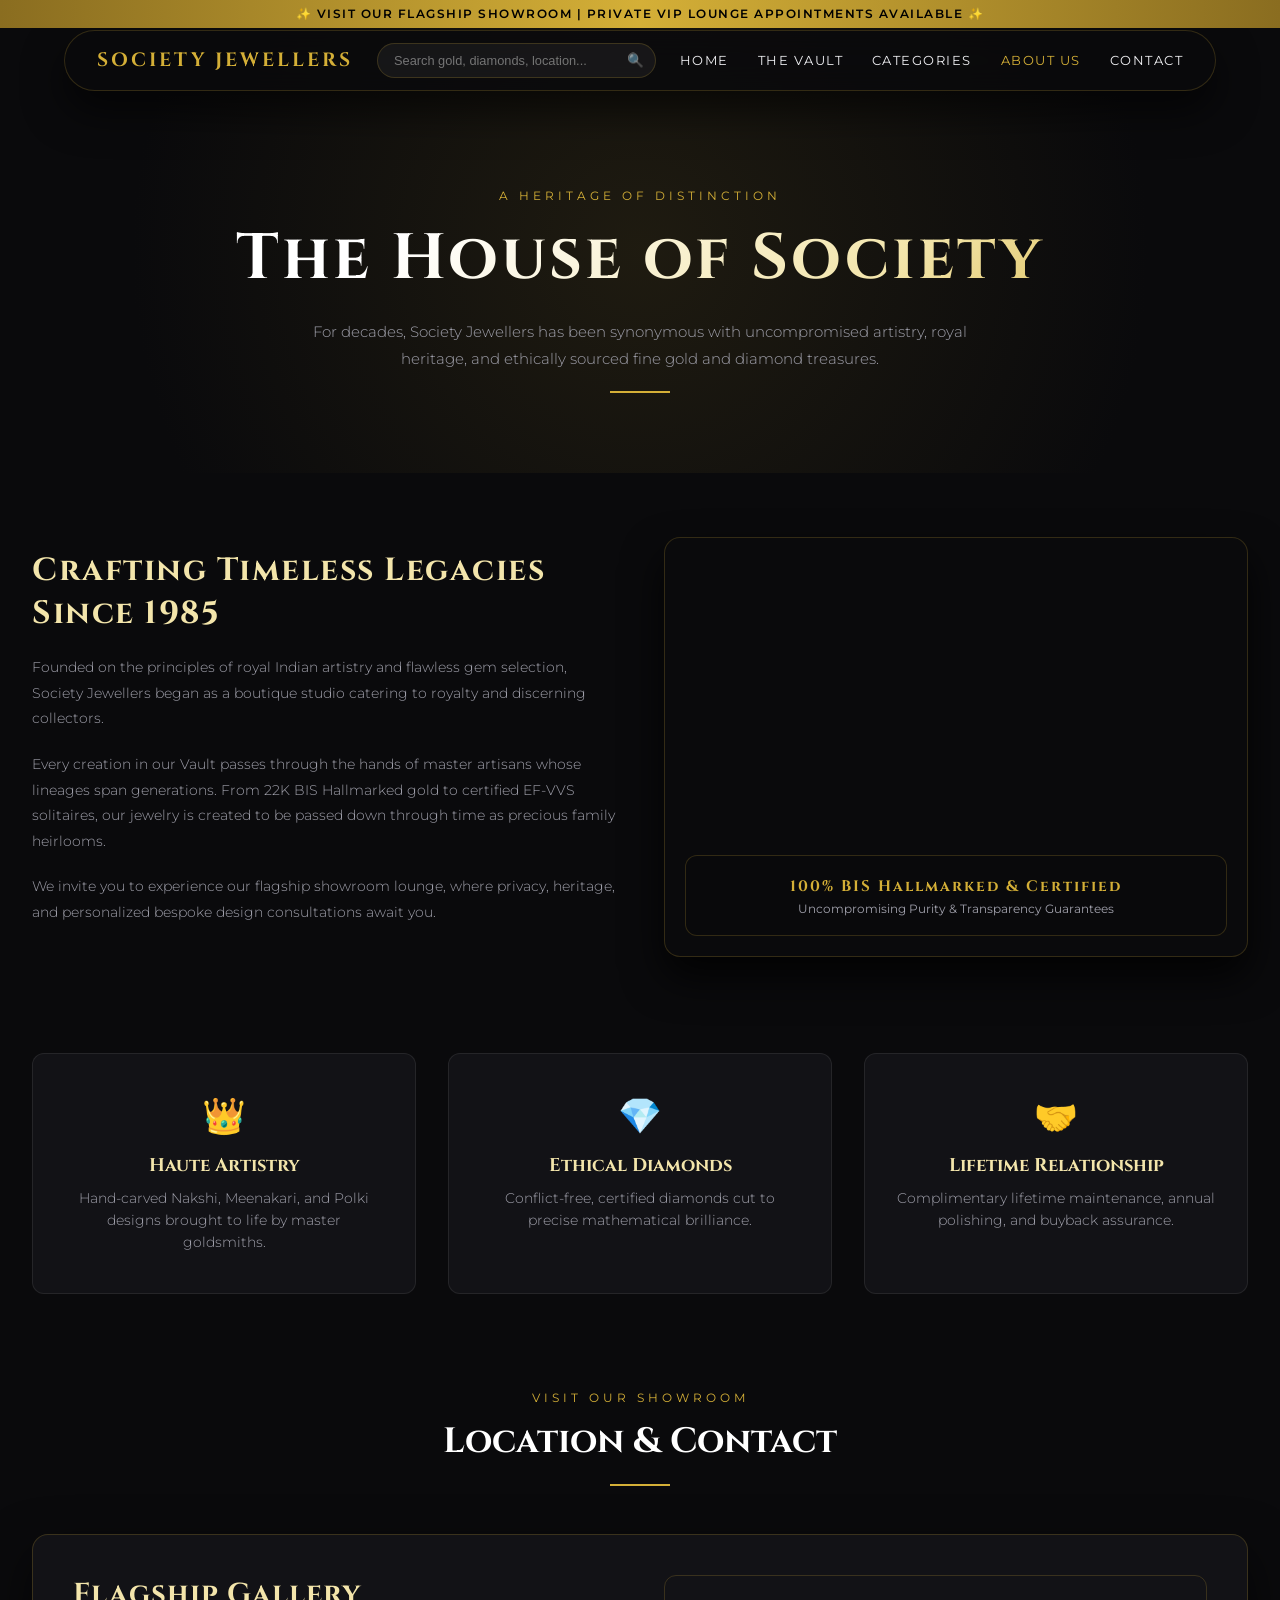
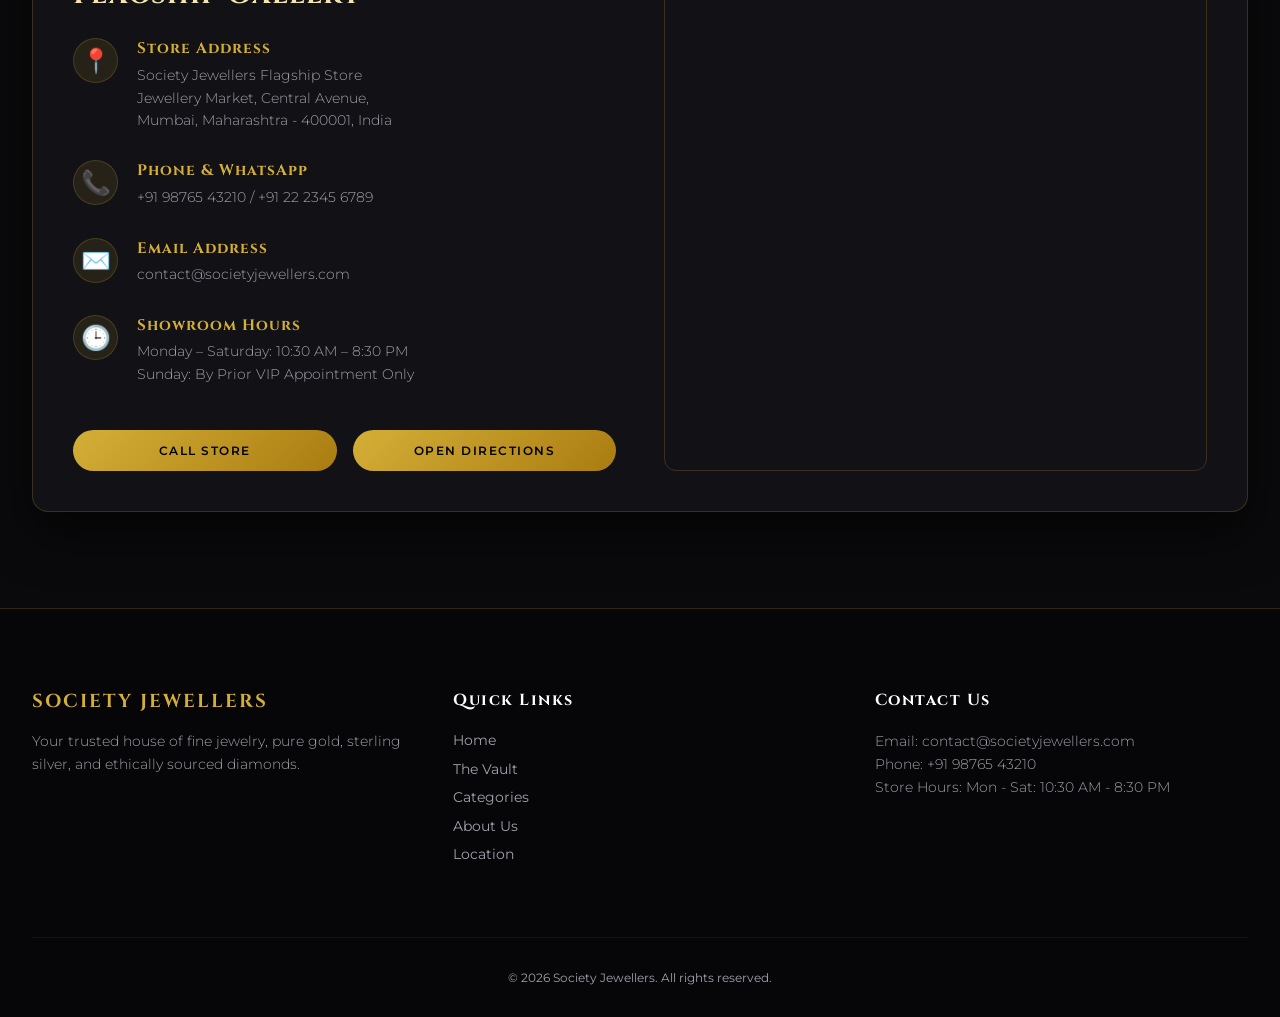
==== about.html @ 019974da "Add files via upload" ====
<!DOCTYPE html>
<html lang="en">
<head>
  <meta charset="UTF-8">
  <meta name="viewport" content="width=device-width, initial-scale=1.0">
  <title>About Us & Location | Society Jewellers</title>

  <!-- Google Fonts -->
  <link rel="preconnect" href="https://fonts.googleapis.com">
  <link rel="preconnect" href="https://fonts.gstatic.com" crossorigin>
  <link href="https://fonts.googleapis.com/css2?family=Cinzel:wght@400;600;700;800&family=Montserrat:wght@200;300;400;500;600;700&display=swap" rel="stylesheet">

  <style>
    /* ==========================================================================
       HAUTE JOAILLERIE MODERN THEME (MATCHING HOME & COLLECTIONS)
       ========================================================================== */
    :root {
      --bg-dark: #0a0a0c;
      --bg-card: rgba(22, 22, 26, 0.75);
      --primary-gold: #d4af37;
      --bright-gold: #f3e5ab;
      --dark-gold: #aa7c11;
      --text-main: #f0f0f3;
      --text-muted: #a0a0ab;
      --font-heading: 'Cinzel', serif;
      --font-body: 'Montserrat', sans-serif;
      --glass-border: rgba(212, 175, 55, 0.2);
    }

    * {
      margin: 0;
      padding: 0;
      box-sizing: border-box;
      scroll-behavior: smooth;
    }

    body {
      background-color: var(--bg-dark);
      color: var(--text-main);
      font-family: var(--font-body);
      overflow-x: hidden;
    }

    /* 1. Announcement Bar */
    .announcement-bar {
      background: linear-gradient(90deg, #8a6d20, var(--primary-gold), #8a6d20);
      color: #000;
      text-align: center;
      padding: 0.4rem 1rem;
      font-size: 0.75rem;
      font-weight: 600;
      letter-spacing: 1.5px;
      text-transform: uppercase;
      position: relative;
      z-index: 1001;
    }

    /* 2. Floating Navbar */
    .navbar {
      position: fixed;
      top: 30px;
      left: 50%;
      transform: translateX(-50%);
      width: 90%;
      max-width: 1300px;
      background: rgba(10, 10, 12, 0.85);
      backdrop-filter: blur(15px);
      -webkit-backdrop-filter: blur(15px);
      border: 1px solid var(--glass-border);
      border-radius: 50px;
      padding: 0.75rem 2rem;
      z-index: 1000;
      transition: all 0.4s ease;
      box-shadow: 0 20px 40px rgba(0,0,0,0.6);
    }

    .nav-container {
      display: flex;
      justify-content: space-between;
      align-items: center;
      gap: 1.5rem;
    }

    .brand-text {
      font-family: var(--font-heading);
      font-size: 1.2rem;
      font-weight: 700;
      letter-spacing: 3px;
      color: var(--primary-gold);
      text-decoration: none;
      white-space: nowrap;
    }

    /* Header Search Bar */
    .header-search-container {
      position: relative;
      flex-grow: 1;
      max-width: 320px;
      display: flex;
      align-items: center;
    }

    .header-search-container input {
      width: 100%;
      background: rgba(255, 255, 255, 0.05);
      border: 1px solid var(--glass-border);
      color: var(--text-main);
      padding: 0.55rem 2.2rem 0.55rem 1rem;
      border-radius: 30px;
      font-size: 0.8rem;
      outline: none;
      transition: all 0.3s ease;
    }

    .header-search-container input:focus {
      border-color: var(--primary-gold);
      box-shadow: 0 0 15px rgba(212, 175, 55, 0.3);
      background: rgba(255, 255, 255, 0.08);
    }

    .header-search-icon {
      position: absolute;
      right: 12px;
      font-size: 0.85rem;
      pointer-events: none;
      opacity: 0.7;
    }

    .nav-links {
      display: flex;
      gap: 1.8rem;
      align-items: center;
    }

    .nav-links a {
      color: var(--text-main);
      text-decoration: none;
      font-size: 0.8rem;
      text-transform: uppercase;
      letter-spacing: 1.5px;
      transition: color 0.3s ease;
      white-space: nowrap;
    }

    .nav-links a:hover,
    .nav-links a.active {
      color: var(--primary-gold);
    }

    /* Mobile Hamburger */
    .hamburger-btn {
      display: none;
      background: none;
      border: none;
      cursor: pointer;
      flex-direction: column;
      gap: 5px;
      z-index: 1002;
    }

    .hamburger-btn span {
      display: block;
      width: 22px;
      height: 2px;
      background: var(--primary-gold);
      transition: all 0.3s ease;
    }

    /* 3. Hero / Page Header */
    .page-hero {
      position: relative;
      padding: 10rem 2rem 5rem;
      background: radial-gradient(circle at center, rgba(212, 175, 55, 0.1) 0%, rgba(10, 10, 12, 1) 75%);
      text-align: center;
    }

    .hero-tag {
      font-size: 0.75rem;
      letter-spacing: 4px;
      text-transform: uppercase;
      color: var(--primary-gold);
      display: block;
      margin-bottom: 0.8rem;
    }

    .page-hero h1 {
      font-family: var(--font-heading);
      font-size: clamp(2.5rem, 5vw, 4rem);
      letter-spacing: 3px;
      background: linear-gradient(135deg, #ffffff 30%, var(--bright-gold) 70%, var(--primary-gold) 100%);
      -webkit-background-clip: text;
      -webkit-text-fill-color: transparent;
      margin-bottom: 1rem;
    }

    .page-hero p {
      max-width: 700px;
      margin: 0 auto;
      color: var(--text-muted);
      font-size: 0.95rem;
      font-weight: 300;
      line-height: 1.8;
    }

    .title-divider {
      width: 60px;
      height: 2px;
      background: var(--primary-gold);
      margin: 1.2rem auto 0;
    }

    /* 4. Story & Legacy Section */
    .story-section {
      max-width: 1300px;
      margin: 4rem auto;
      padding: 0 2rem;
      display: grid;
      grid-template-columns: repeat(auto-fit, minmax(320px, 1fr));
      gap: 3rem;
      align-items: center;
    }

    .story-text h2 {
      font-family: var(--font-heading);
      font-size: 2rem;
      color: var(--bright-gold);
      margin-bottom: 1.2rem;
      letter-spacing: 1.5px;
    }

    .story-text p {
      color: var(--text-muted);
      font-size: 0.9rem;
      line-height: 1.8;
      margin-bottom: 1.2rem;
      font-weight: 300;
    }

    .story-image-card {
      position: relative;
      border-radius: 16px;
      overflow: hidden;
      border: 1px solid var(--glass-border);
      height: 420px;
      background-image: url('https://images.unsplash.com/photo-1515562141207-7a88fb7ce338?q=80&w=1200&auto=format&fit=crop');
      background-size: cover;
      background-position: center;
      box-shadow: 0 20px 40px rgba(0,0,0,0.8);
    }

    .story-badge {
      position: absolute;
      bottom: 20px;
      left: 20px;
      right: 20px;
      background: rgba(10, 10, 12, 0.85);
      backdrop-filter: blur(10px);
      border: 1px solid var(--glass-border);
      padding: 1.2rem;
      border-radius: 12px;
      text-align: center;
    }

    .story-badge h4 {
      font-family: var(--font-heading);
      color: var(--primary-gold);
      letter-spacing: 2px;
      font-size: 0.95rem;
    }

    .story-badge p {
      font-size: 0.75rem;
      color: var(--text-muted);
      margin-top: 0.3rem;
    }

    /* 5. Values Grid */
    .values-section {
      max-width: 1300px;
      margin: 6rem auto;
      padding: 0 2rem;
    }

    .values-grid {
      display: grid;
      grid-template-columns: repeat(auto-fit, minmax(280px, 1fr));
      gap: 2rem;
    }

    .value-card {
      background: var(--bg-card);
      border: 1px solid rgba(255, 255, 255, 0.08);
      border-radius: 12px;
      padding: 2.5rem 2rem;
      text-align: center;
      transition: all 0.4s ease;
    }

    .value-card:hover {
      border-color: var(--primary-gold);
      transform: translateY(-5px);
    }

    .value-icon {
      font-size: 2.2rem;
      margin-bottom: 1rem;
    }

    .value-card h3 {
      font-family: var(--font-heading);
      color: var(--bright-gold);
      margin-bottom: 0.6rem;
      font-size: 1.15rem;
    }

    .value-card p {
      color: var(--text-muted);
      font-size: 0.85rem;
      line-height: 1.6;
      font-weight: 300;
    }

    /* 6. Contact & Map Location Section */
    .location-section {
      max-width: 1300px;
      margin: 6rem auto;
      padding: 0 2rem;
    }

    .location-wrapper {
      display: grid;
      grid-template-columns: repeat(auto-fit, minmax(340px, 1fr));
      gap: 3rem;
      background: var(--bg-card);
      border: 1px solid var(--glass-border);
      border-radius: 16px;
      padding: 2.5rem;
      box-shadow: 0 20px 50px rgba(0,0,0,0.6);
    }

    .contact-info-box {
      display: flex;
      flex-direction: column;
      justify-content: space-between;
    }

    .contact-info-box h3 {
      font-family: var(--font-heading);
      font-size: 1.8rem;
      color: var(--bright-gold);
      margin-bottom: 1.5rem;
      letter-spacing: 1px;
    }

    .info-item {
      display: flex;
      gap: 1.2rem;
      margin-bottom: 1.8rem;
      align-items: flex-start;
    }

    .info-icon {
      font-size: 1.5rem;
      background: rgba(212, 175, 55, 0.1);
      border: 1px solid var(--glass-border);
      width: 45px;
      height: 45px;
      border-radius: 50%;
      display: flex;
      align-items: center;
      justify-content: center;
      flex-shrink: 0;
    }

    .info-details h5 {
      font-family: var(--font-heading);
      color: var(--primary-gold);
      font-size: 0.95rem;
      letter-spacing: 1px;
      margin-bottom: 0.3rem;
    }

    .info-details p, .info-details a {
      color: var(--text-muted);
      font-size: 0.88rem;
      text-decoration: none;
      line-height: 1.6;
      font-weight: 300;
      transition: color 0.3s ease;
    }

    .info-details a:hover {
      color: var(--bright-gold);
    }

    .action-buttons {
      display: flex;
      gap: 1rem;
      flex-wrap: wrap;
      margin-top: 1rem;
    }

    .btn-action {
      flex: 1;
      min-width: 140px;
      text-align: center;
      background: linear-gradient(135deg, var(--primary-gold), var(--dark-gold));
      color: #000;
      padding: 0.8rem 1.2rem;
      border-radius: 30px;
      text-decoration: none;
      font-size: 0.75rem;
      letter-spacing: 1.5px;
      text-transform: uppercase;
      font-weight: 600;
      transition: all 0.3s ease;
    }

    .btn-action:hover {
      box-shadow: 0 0 20px rgba(212, 175, 55, 0.5);
      transform: translateY(-2px);
    }

    /* Google Map Container */
    .map-container {
      width: 100%;
      height: 100%;
      min-height: 380px;
      border-radius: 12px;
      overflow: hidden;
      border: 1px solid var(--glass-border);
    }

    .map-container iframe {
      width: 100%;
      height: 100%;
      border: 0;
      filter: grayscale(80%) invert(90%) contrast(120%);
    }

    /* 7. Footer */
    .footer {
      background: #060608;
      border-top: 1px solid var(--glass-border);
      padding: 5rem 2rem 2rem;
    }

    .footer-container {
      max-width: 1300px;
      margin: 0 auto;
      display: grid;
      grid-template-columns: repeat(auto-fit, minmax(250px, 1fr));
      gap: 3rem;
      margin-bottom: 4rem;
    }

    .footer-col h3 {
      font-family: var(--font-heading);
      color: var(--primary-gold);
      letter-spacing: 2px;
      margin-bottom: 1rem;
    }

    .footer-col h4 {
      font-family: var(--font-heading);
      color: #fff;
      letter-spacing: 1.5px;
      margin-bottom: 1.2rem;
      font-size: 1rem;
    }

    .footer-col p {
      color: var(--text-muted);
      font-size: 0.85rem;
      line-height: 1.7;
      font-weight: 300;
    }

    .footer-col ul {
      list-style: none;
    }

    .footer-col ul li {
      margin-bottom: 0.6rem;
    }

    .footer-col ul li a {
      color: var(--text-muted);
      text-decoration: none;
      font-size: 0.85rem;
      transition: color 0.3s ease;
    }

    .footer-col ul li a:hover {
      color: var(--primary-gold);
    }

    .footer-bottom {
      max-width: 1300px;
      margin: 0 auto;
      padding-top: 2rem;
      border-top: 1px solid rgba(255,255,255,0.05);
      text-align: center;
      color: var(--text-muted);
      font-size: 0.75rem;
    }

    /* Responsive Adjustments */
    @media (max-width: 900px) {
      .nav-links {
        position: fixed;
        top: 0; right: -100%;
        width: 75%; height: 100vh;
        background: rgba(10,10,12,0.98);
        backdrop-filter: blur(20px);
        flex-direction: column;
        justify-content: center;
        transition: right 0.4s ease;
        border-left: 1px solid var(--glass-border);
      }

      .nav-links.active { right: 0; }
      .hamburger-btn { display: flex; }
      .header-search-container { max-width: 180px; }
      .location-wrapper { padding: 1.5rem; }
    }
  </style>
</head>
<body>

  <!-- Announcement Bar -->
  <div class="announcement-bar">
    ✨ Visit Our Flagship Showroom | Private VIP Lounge Appointments Available ✨
  </div>

  <!-- Floating Navigation Bar -->
  <header class="navbar">
    <div class="nav-container">
      <a href="index.html" class="brand-text">SOCIETY JEWELLERS</a>

      <!-- Header Search Input -->
      <div class="header-search-container">
        <input type="text" id="headerSearchInput" placeholder="Search gold, diamonds, location..." onclick="window.location.href='index.html#search-section'">
        <span class="header-search-icon">🔍</span>
      </div>

      <!-- Mobile Hamburger Button -->
      <button class="hamburger-btn" id="hamburgerBtn" aria-label="Toggle Menu">
        <span></span>
        <span></span>
        <span></span>
      </button>

      <!-- Navigation Links -->
      <nav class="nav-links" id="navLinks">
        <a href="index.html">Home</a>
        <a href="collections.html">The Vault</a>
        <a href="index.html#categories">Categories</a>
        <a href="about.html" class="active">About Us</a>
        <a href="#location">Contact</a>
      </nav>
    </div>
  </header>

  <!-- Page Header / Hero -->
  <section class="page-hero">
    <span class="hero-tag">A Heritage Of Distinction</span>
    <h1>The House of Society</h1>
    <p>For decades, Society Jewellers has been synonymous with uncompromised artistry, royal heritage, and ethically sourced fine gold and diamond treasures.</p>
    <div class="title-divider"></div>
  </section>

  <!-- Brand Story & Heritage -->
  <section class="story-section">
    <div class="story-text">
      <h2>Crafting Timeless Legacies Since 1985</h2>
      <p>Founded on the principles of royal Indian artistry and flawless gem selection, Society Jewellers began as a boutique studio catering to royalty and discerning collectors.</p>
      <p>Every creation in our Vault passes through the hands of master artisans whose lineages span generations. From 22K BIS Hallmarked gold to certified EF-VVS solitaires, our jewelry is created to be passed down through time as precious family heirlooms.</p>
      <p>We invite you to experience our flagship showroom lounge, where privacy, heritage, and personalized bespoke design consultations await you.</p>
    </div>

    <div class="story-image-card">
      <div class="story-badge">
        <h4>100% BIS Hallmarked & Certified</h4>
        <p>Uncompromising Purity & Transparency Guarantees</p>
      </div>
    </div>
  </section>

  <!-- Brand Pillars / Values -->
  <section class="values-section">
    <div class="values-grid">
      <div class="value-card">
        <div class="value-icon">👑</div>
        <h3>Haute Artistry</h3>
        <p>Hand-carved Nakshi, Meenakari, and Polki designs brought to life by master goldsmiths.</p>
      </div>

      <div class="value-card">
        <div class="value-icon">💎</div>
        <h3>Ethical Diamonds</h3>
        <p>Conflict-free, certified diamonds cut to precise mathematical brilliance.</p>
      </div>

      <div class="value-card">
        <div class="value-icon">🤝</div>
        <h3>Lifetime Relationship</h3>
        <p>Complimentary lifetime maintenance, annual polishing, and buyback assurance.</p>
      </div>
    </div>
  </section>

  <!-- Location & Contact Section -->
  <section id="location" class="location-section">
    <div style="text-align: center; margin-bottom: 3rem;">
      <span class="hero-tag">Visit Our Showroom</span>
      <h2 style="font-family: var(--font-heading); font-size: 2.2rem; color: #fff;">Location & Contact</h2>
      <div class="title-divider"></div>
    </div>

    <div class="location-wrapper">
      <!-- Left Box: Contact Details -->
      <div class="contact-info-box">
        <div>
          <h3>Flagship Gallery</h3>

          <div class="info-item">
            <div class="info-icon">📍</div>
            <div class="info-details">
              <h5>Store Address</h5>
              <p>Society Jewellers Flagship Store<br>
                 Jewellery Market, Central Avenue,<br>
                 Mumbai, Maharashtra - 400001, India</p>
            </div>
          </div>

          <div class="info-item">
            <div class="info-icon">📞</div>
            <div class="info-details">
              <h5>Phone & WhatsApp</h5>
              <p><a href="tel:+919876543210">+91 98765 43210</a> / <a href="tel:+912223456789">+91 22 2345 6789</a></p>
            </div>
          </div>

          <div class="info-item">
            <div class="info-icon">✉️</div>
            <div class="info-details">
              <h5>Email Address</h5>
              <p><a href="mailto:contact@societyjewellers.com">contact@societyjewellers.com</a></p>
            </div>
          </div>

          <div class="info-item">
            <div class="info-icon">🕒</div>
            <div class="info-details">
              <h5>Showroom Hours</h5>
              <p>Monday – Saturday: 10:30 AM – 8:30 PM<br>
                 Sunday: By Prior VIP Appointment Only</p>
            </div>
          </div>
        </div>

        <div class="action-buttons">
          <a href="tel:+919876543210" class="btn-action">Call Store</a>
          <a href="https://maps.google.com/?q=Mumbai+Maharashtra" target="_blank" class="btn-action">Open Directions</a>
        </div>
      </div>

      <!-- Right Box: Interactive Google Map -->
      <div class="map-container">
        <iframe 
          src="https://www.google.com/maps/embed?pb=!1m18!1m12!1m3!1d241317.11609823307!2d72.74109778235212!3d19.08219783958742!2m3!1f0!2f0!3f0!3m2!1i1024!2i768!4f13.1!3m3!1m2!1s0x3be7c6306644edc1%3A0x5da4ed8f8d648c69!2sMumbai%2C%20Maharashtra!5e0!3m2!1sen!2sin!4v1700000000000!5m2!1sen!2sin" 
          allowfullscreen="" 
          loading="lazy" 
          referrerpolicy="no-referrer-when-downgrade"
          title="Society Jewellers Google Map Location">
        </iframe>
      </div>
    </div>
  </section>

  <!-- Footer -->
  <footer class="footer">
    <div class="footer-container">
      <div class="footer-col">
        <h3>SOCIETY JEWELLERS</h3>
        <p>Your trusted house of fine jewelry, pure gold, sterling silver, and ethically sourced diamonds.</p>
      </div>
      <div class="footer-col">
        <h4>Quick Links</h4>
        <ul>
          <li><a href="index.html">Home</a></li>
          <li><a href="collections.html">The Vault</a></li>
          <li><a href="index.html#categories">Categories</a></li>
          <li><a href="about.html">About Us</a></li>
          <li><a href="#location">Location</a></li>
        </ul>
      </div>
      <div class="footer-col">
        <h4>Contact Us</h4>
        <p>Email: contact@societyjewellers.com</p>
        <p>Phone: +91 98765 43210</p>
        <p>Store Hours: Mon - Sat: 10:30 AM - 8:30 PM</p>
      </div>
    </div>
    <div class="footer-bottom">
      <p>&copy; 2026 Society Jewellers. All rights reserved.</p>
    </div>
  </footer>

  <!-- Script for Mobile Drawer -->
  <script>
    const hamburgerBtn = document.getElementById('hamburgerBtn');
    const navLinks = document.getElementById('navLinks');

    hamburgerBtn.addEventListener('click', () => {
      navLinks.classList.toggle('active');
    });

    document.querySelectorAll('.nav-links a').forEach(link => {
      link.addEventListener('click', () => {
        navLinks.classList.remove('active');
      });
    });
  </script>
</body>
</html>
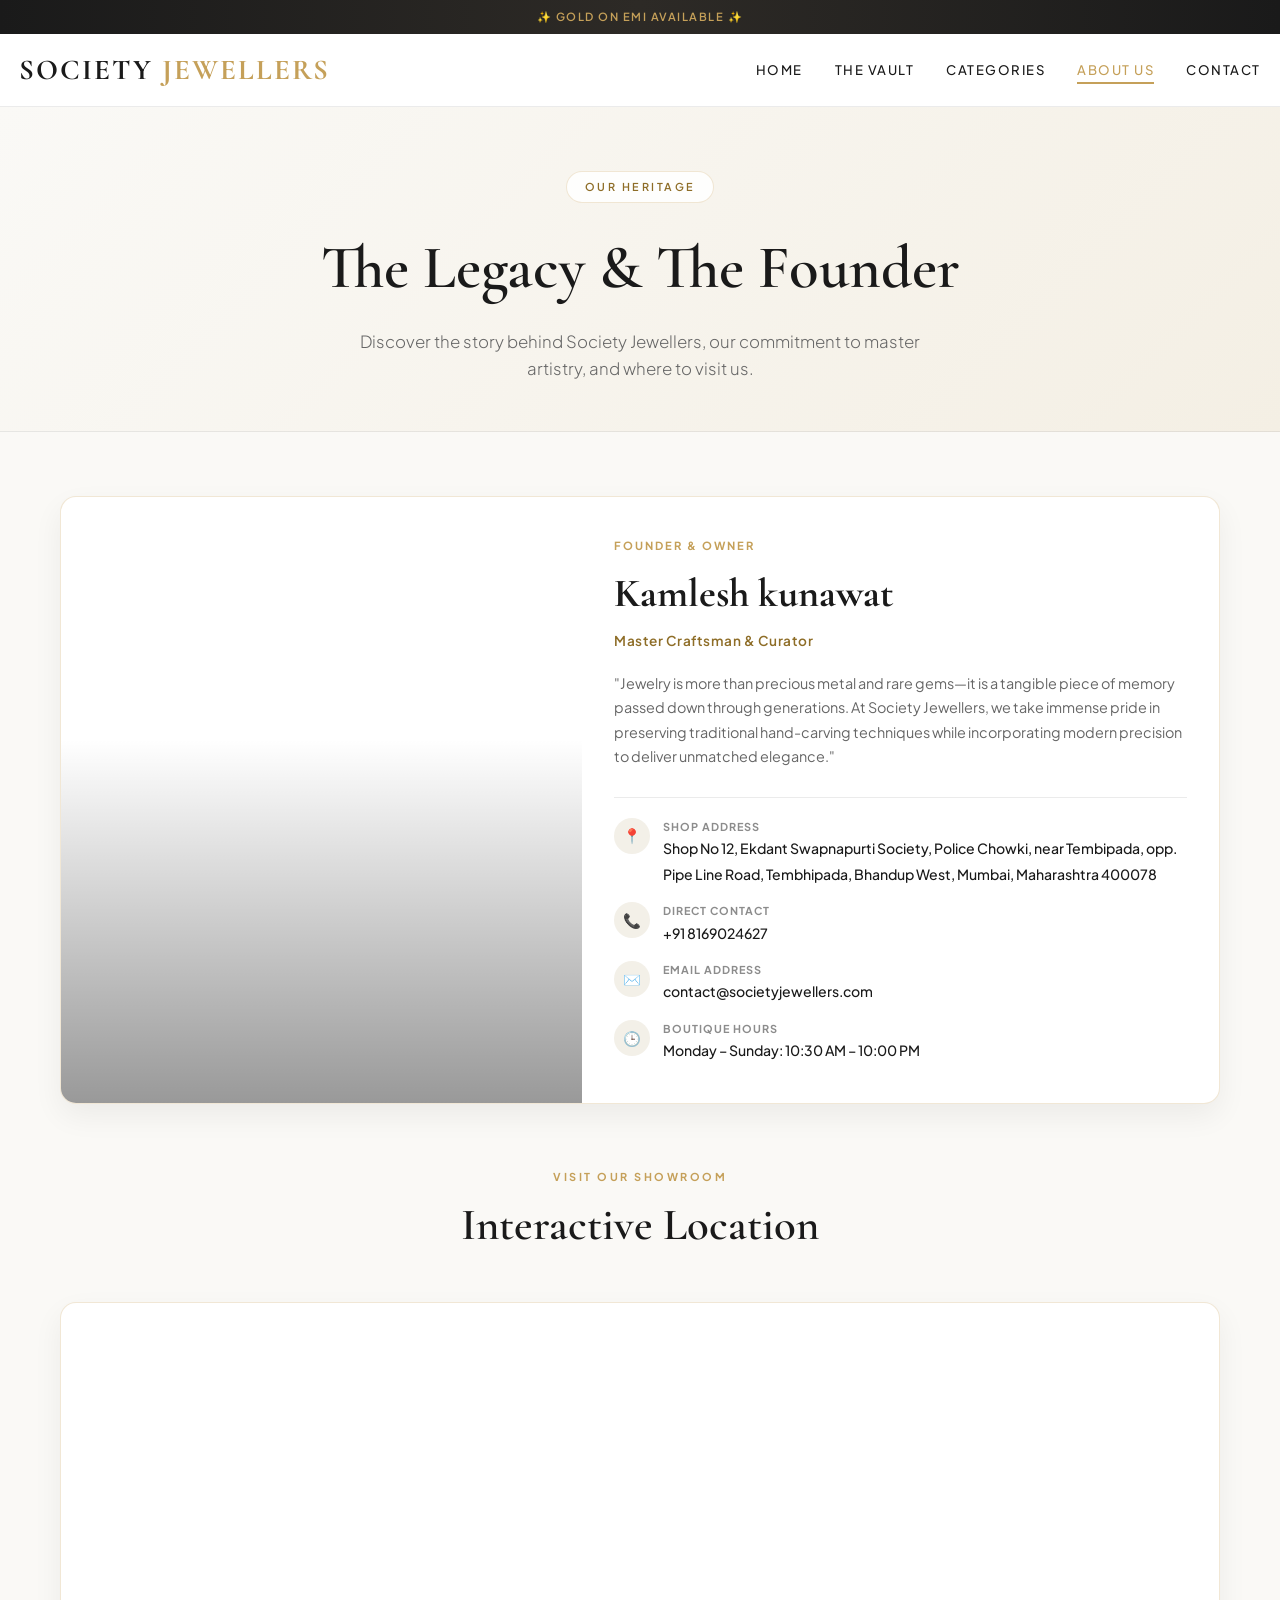
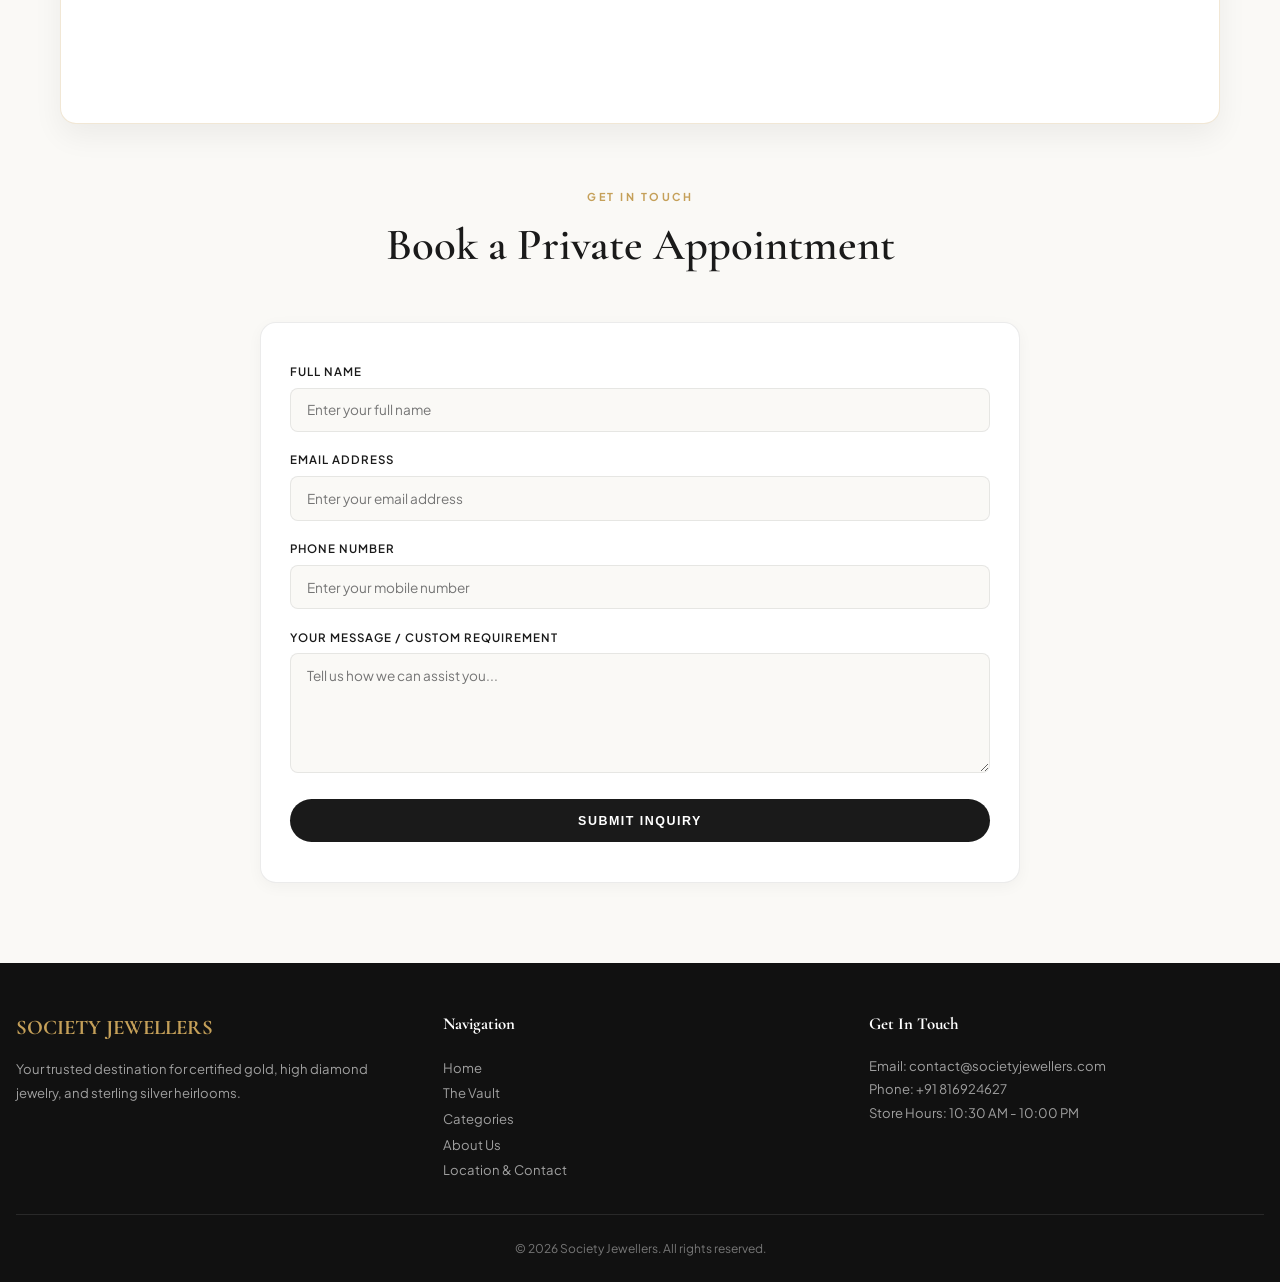
==== commit 6f40e59b: "Add files via upload" ====
--- a/about.html
+++ b/about.html
@@ -2,144 +2,147 @@
 <html lang="en">
 <head>
   <meta charset="UTF-8">
-  <meta name="viewport" content="width=device-width, initial-scale=1.0">
-  <title>About Us & Location | Society Jewellers</title>
-
+  <meta name="viewport" content="width=device-width, initial-scale=1.0, maximum-scale=5.0">
+  <title>About Us | Society Jewellers</title>
+  
   <!-- Google Fonts -->
   <link rel="preconnect" href="https://fonts.googleapis.com">
   <link rel="preconnect" href="https://fonts.gstatic.com" crossorigin>
-  <link href="https://fonts.googleapis.com/css2?family=Cinzel:wght@400;600;700;800&family=Montserrat:wght@200;300;400;500;600;700&display=swap" rel="stylesheet">
+  <link href="https://fonts.googleapis.com/css2?family=Cormorant+Garamond:ital,wght@0,400;0,600;0,700;1,400&family=Plus+Jakarta+Sans:wght@300;400;500;600;700&display=swap" rel="stylesheet">
 
   <style>
     /* ==========================================================================
-       HAUTE JOAILLERIE MODERN THEME (MATCHING HOME & COLLECTIONS)
+       LIGHT LUXE THEME & DESIGN SYSTEM
        ========================================================================== */
     :root {
-      --bg-dark: #0a0a0c;
-      --bg-card: rgba(22, 22, 26, 0.75);
-      --primary-gold: #d4af37;
-      --bright-gold: #f3e5ab;
-      --dark-gold: #aa7c11;
-      --text-main: #f0f0f3;
-      --text-muted: #a0a0ab;
-      --font-heading: 'Cinzel', serif;
-      --font-body: 'Montserrat', sans-serif;
-      --glass-border: rgba(212, 175, 55, 0.2);
+      --bg-main: #faf9f6;
+      --bg-surface: #ffffff;
+      --bg-subtle: #f3f0e8;
+      
+      --primary-gold: #c5a059;
+      --accent-gold: #d4af37;
+      --dark-gold: #8e6d27;
+      
+      --text-main: #1a1a1a;
+      --text-muted: #666666;
+      --text-light: #8c8c8c;
+      
+      --border-color: rgba(197, 160, 89, 0.25);
+      --border-light: rgba(0, 0, 0, 0.08);
+      
+      --font-heading: 'Cormorant Garamond', serif;
+      --font-body: 'Plus Jakarta Sans', sans-serif;
+      
+      --shadow-sm: 0 4px 15px rgba(0, 0, 0, 0.04);
+      --shadow-md: 0 12px 30px rgba(0, 0, 0, 0.06);
+      --shadow-lg: 0 20px 40px rgba(197, 160, 89, 0.12);
+      
+      --radius-sm: 8px;
+      --radius-md: 16px;
+      --radius-lg: 30px;
     }
 
     * {
       margin: 0;
       padding: 0;
       box-sizing: border-box;
+      -webkit-tap-highlight-color: transparent;
+    }
+
+    html {
       scroll-behavior: smooth;
     }
 
     body {
-      background-color: var(--bg-dark);
+      background-color: var(--bg-main);
       color: var(--text-main);
       font-family: var(--font-body);
       overflow-x: hidden;
+      line-height: 1.6;
     }
 
     /* 1. Announcement Bar */
     .announcement-bar {
-      background: linear-gradient(90deg, #8a6d20, var(--primary-gold), #8a6d20);
-      color: #000;
+      background: linear-gradient(90deg, #1a1a1a, #2d2a26, #1a1a1a);
+      color: var(--primary-gold);
       text-align: center;
-      padding: 0.4rem 1rem;
-      font-size: 0.75rem;
+      padding: 0.5rem 1rem;
+      font-size: 0.7rem;
       font-weight: 600;
       letter-spacing: 1.5px;
       text-transform: uppercase;
       position: relative;
-      z-index: 1001;
-    }
-
-    /* 2. Floating Navbar */
+      z-index: 1002;
+    }
+
+    /* 2. Header & Navbar */
     .navbar {
-      position: fixed;
-      top: 30px;
-      left: 50%;
-      transform: translateX(-50%);
-      width: 90%;
+      position: sticky;
+      top: 0;
+      width: 100%;
+      background: rgba(255, 255, 255, 0.94);
+      backdrop-filter: blur(12px);
+      -webkit-backdrop-filter: blur(12px);
+      border-bottom: 1px solid var(--border-light);
+      z-index: 1000;
+      transition: all 0.3s ease;
+    }
+
+    .nav-container {
       max-width: 1300px;
-      background: rgba(10, 10, 12, 0.85);
-      backdrop-filter: blur(15px);
-      -webkit-backdrop-filter: blur(15px);
-      border: 1px solid var(--glass-border);
-      border-radius: 50px;
-      padding: 0.75rem 2rem;
-      z-index: 1000;
-      transition: all 0.4s ease;
-      box-shadow: 0 20px 40px rgba(0,0,0,0.6);
-    }
-
-    .nav-container {
+      margin: 0 auto;
+      padding: 0.8rem 1.2rem;
       display: flex;
       justify-content: space-between;
       align-items: center;
-      gap: 1.5rem;
+      gap: 1rem;
     }
 
     .brand-text {
       font-family: var(--font-heading);
-      font-size: 1.2rem;
+      font-size: clamp(1.2rem, 4vw, 1.8rem);
       font-weight: 700;
-      letter-spacing: 3px;
-      color: var(--primary-gold);
+      letter-spacing: 2px;
+      color: var(--text-main);
       text-decoration: none;
       white-space: nowrap;
     }
 
-    /* Header Search Bar */
-    .header-search-container {
-      position: relative;
-      flex-grow: 1;
-      max-width: 320px;
-      display: flex;
-      align-items: center;
-    }
-
-    .header-search-container input {
-      width: 100%;
-      background: rgba(255, 255, 255, 0.05);
-      border: 1px solid var(--glass-border);
-      color: var(--text-main);
-      padding: 0.55rem 2.2rem 0.55rem 1rem;
-      border-radius: 30px;
-      font-size: 0.8rem;
-      outline: none;
-      transition: all 0.3s ease;
-    }
-
-    .header-search-container input:focus {
-      border-color: var(--primary-gold);
-      box-shadow: 0 0 15px rgba(212, 175, 55, 0.3);
-      background: rgba(255, 255, 255, 0.08);
-    }
-
-    .header-search-icon {
-      position: absolute;
-      right: 12px;
-      font-size: 0.85rem;
-      pointer-events: none;
-      opacity: 0.7;
+    .brand-text span {
+      color: var(--primary-gold);
     }
 
     .nav-links {
       display: flex;
-      gap: 1.8rem;
+      gap: 2rem;
       align-items: center;
     }
 
     .nav-links a {
       color: var(--text-main);
       text-decoration: none;
-      font-size: 0.8rem;
+      font-size: 0.82rem;
       text-transform: uppercase;
       letter-spacing: 1.5px;
+      font-weight: 500;
       transition: color 0.3s ease;
-      white-space: nowrap;
+      position: relative;
+    }
+
+    .nav-links a::after {
+      content: '';
+      position: absolute;
+      bottom: -4px;
+      left: 0;
+      width: 0%;
+      height: 2px;
+      background: var(--primary-gold);
+      transition: width 0.3s ease;
+    }
+
+    .nav-links a:hover::after,
+    .nav-links a.active::after {
+      width: 100%;
     }
 
     .nav-links a:hover,
@@ -147,348 +150,378 @@
       color: var(--primary-gold);
     }
 
-    /* Mobile Hamburger */
     .hamburger-btn {
       display: none;
-      background: none;
-      border: none;
+      background: var(--bg-subtle);
+      border: 1px solid var(--border-light);
       cursor: pointer;
+      width: 44px;
+      height: 44px;
       flex-direction: column;
+      justify-content: center;
+      align-items: center;
       gap: 5px;
+      border-radius: 50%;
+      transition: all 0.3s ease;
       z-index: 1002;
     }
 
     .hamburger-btn span {
       display: block;
-      width: 22px;
+      width: 18px;
       height: 2px;
-      background: var(--primary-gold);
+      background: var(--text-main);
       transition: all 0.3s ease;
     }
 
-    /* 3. Hero / Page Header */
-    .page-hero {
+    .hamburger-btn.active span:nth-child(1) {
+      transform: translateY(7px) rotate(45deg);
+    }
+
+    .hamburger-btn.active span:nth-child(2) {
+      opacity: 0;
+    }
+
+    .hamburger-btn.active span:nth-child(3) {
+      transform: translateY(-7px) rotate(-45deg);
+    }
+
+    .nav-overlay {
+      position: fixed;
+      inset: 0;
+      background: rgba(0, 0, 0, 0.4);
+      backdrop-filter: blur(4px);
+      z-index: 1000;
+      opacity: 0;
+      pointer-events: none;
+      transition: opacity 0.3s ease;
+    }
+
+    .nav-overlay.active {
+      opacity: 1;
+      pointer-events: auto;
+    }
+
+    /* 3. Page Header Banner */
+    .about-hero {
+      background: linear-gradient(135deg, #faf9f6 0%, #f4efe4 100%);
+      padding: 4rem 1.25rem 3rem;
+      text-align: center;
+      border-bottom: 1px solid var(--border-light);
+    }
+
+    .hero-badge {
+      display: inline-block;
+      font-size: 0.68rem;
+      letter-spacing: 2.5px;
+      text-transform: uppercase;
+      color: var(--dark-gold);
+      border: 1px solid var(--border-color);
+      background: rgba(255, 255, 255, 0.85);
+      padding: 0.4rem 1.1rem;
+      border-radius: var(--radius-lg);
+      margin-bottom: 1rem;
+      font-weight: 600;
+    }
+
+    .about-hero h1 {
+      font-family: var(--font-heading);
+      font-size: clamp(2.2rem, 6vw, 3.8rem);
+      font-weight: 600;
+      color: var(--text-main);
+      margin-bottom: 0.8rem;
+    }
+
+    .about-hero p {
+      font-size: clamp(0.9rem, 2vw, 1.05rem);
+      color: var(--text-muted);
+      max-width: 600px;
+      margin: 0 auto;
+      font-weight: 300;
+    }
+
+    /* 4. Owner & Shop Profile Section */
+    .owner-section {
+      max-width: 1200px;
+      margin: 4rem auto;
+      padding: 0 1.25rem;
+    }
+
+    .owner-card {
+      background: var(--bg-surface);
+      border: 1px solid var(--border-color);
+      border-radius: var(--radius-md);
+      box-shadow: var(--shadow-md);
+      overflow: hidden;
+      display: grid;
+      grid-template-columns: 1fr;
+      gap: 0;
+    }
+
+    @media (min-width: 850px) {
+      .owner-card {
+        grid-template-columns: 0.9fr 1.1fr;
+      }
+    }
+
+    .owner-image-wrapper {
       position: relative;
-      padding: 10rem 2rem 5rem;
-      background: radial-gradient(circle at center, rgba(212, 175, 55, 0.1) 0%, rgba(10, 10, 12, 1) 75%);
-      text-align: center;
-    }
-
-    .hero-tag {
-      font-size: 0.75rem;
-      letter-spacing: 4px;
+      min-height: 380px;
+      background-image: url('https://images.unsplash.com/photo-1534528741775-53994a69daeb?q=80&w=800&auto=format&fit=crop');
+      background-size: cover;
+      background-position: center top;
+    }
+
+    .owner-image-overlay {
+      position: absolute;
+      inset: 0;
+      background: linear-gradient(to top, rgba(0,0,0,0.4) 0%, transparent 60%);
+    }
+
+    .owner-details {
+      padding: 2.5rem 2rem;
+      display: flex;
+      flex-direction: column;
+      justify-content: center;
+    }
+
+    .owner-title-tag {
+      font-size: 0.7rem;
+      letter-spacing: 2px;
       text-transform: uppercase;
       color: var(--primary-gold);
-      display: block;
-      margin-bottom: 0.8rem;
-    }
-
-    .page-hero h1 {
+      font-weight: 700;
+      margin-bottom: 0.4rem;
+    }
+
+    .owner-details h2 {
       font-family: var(--font-heading);
-      font-size: clamp(2.5rem, 5vw, 4rem);
-      letter-spacing: 3px;
-      background: linear-gradient(135deg, #ffffff 30%, var(--bright-gold) 70%, var(--primary-gold) 100%);
-      -webkit-background-clip: text;
-      -webkit-text-fill-color: transparent;
-      margin-bottom: 1rem;
-    }
-
-    .page-hero p {
-      max-width: 700px;
-      margin: 0 auto;
-      color: var(--text-muted);
-      font-size: 0.95rem;
-      font-weight: 300;
-      line-height: 1.8;
-    }
-
-    .title-divider {
-      width: 60px;
-      height: 2px;
-      background: var(--primary-gold);
-      margin: 1.2rem auto 0;
-    }
-
-    /* 4. Story & Legacy Section */
-    .story-section {
-      max-width: 1300px;
-      margin: 4rem auto;
-      padding: 0 2rem;
-      display: grid;
-      grid-template-columns: repeat(auto-fit, minmax(320px, 1fr));
-      gap: 3rem;
-      align-items: center;
-    }
-
-    .story-text h2 {
-      font-family: var(--font-heading);
-      font-size: 2rem;
-      color: var(--bright-gold);
+      font-size: clamp(1.8rem, 4vw, 2.5rem);
+      color: var(--text-main);
+      margin-bottom: 0.3rem;
+    }
+
+    .owner-role {
+      font-size: 0.85rem;
+      color: var(--dark-gold);
+      font-weight: 600;
+      letter-spacing: 0.5px;
       margin-bottom: 1.2rem;
-      letter-spacing: 1.5px;
-    }
-
-    .story-text p {
+    }
+
+    .owner-bio {
       color: var(--text-muted);
       font-size: 0.9rem;
-      line-height: 1.8;
-      margin-bottom: 1.2rem;
-      font-weight: 300;
-    }
-
-    .story-image-card {
-      position: relative;
-      border-radius: 16px;
-      overflow: hidden;
-      border: 1px solid var(--glass-border);
-      height: 420px;
-      background-image: url('https://images.unsplash.com/photo-1515562141207-7a88fb7ce338?q=80&w=1200&auto=format&fit=crop');
-      background-size: cover;
-      background-position: center;
-      box-shadow: 0 20px 40px rgba(0,0,0,0.8);
-    }
-
-    .story-badge {
-      position: absolute;
-      bottom: 20px;
-      left: 20px;
-      right: 20px;
-      background: rgba(10, 10, 12, 0.85);
-      backdrop-filter: blur(10px);
-      border: 1px solid var(--glass-border);
-      padding: 1.2rem;
-      border-radius: 12px;
-      text-align: center;
-    }
-
-    .story-badge h4 {
-      font-family: var(--font-heading);
-      color: var(--primary-gold);
-      letter-spacing: 2px;
-      font-size: 0.95rem;
-    }
-
-    .story-badge p {
-      font-size: 0.75rem;
-      color: var(--text-muted);
-      margin-top: 0.3rem;
-    }
-
-    /* 5. Values Grid */
-    .values-section {
-      max-width: 1300px;
-      margin: 6rem auto;
-      padding: 0 2rem;
-    }
-
-    .values-grid {
+      line-height: 1.7;
+      margin-bottom: 1.8rem;
+    }
+
+    .info-list {
+      list-style: none;
+      border-top: 1px solid var(--border-light);
+      padding-top: 1.2rem;
       display: grid;
-      grid-template-columns: repeat(auto-fit, minmax(280px, 1fr));
-      gap: 2rem;
-    }
-
-    .value-card {
-      background: var(--bg-card);
-      border: 1px solid rgba(255, 255, 255, 0.08);
-      border-radius: 12px;
-      padding: 2.5rem 2rem;
-      text-align: center;
-      transition: all 0.4s ease;
-    }
-
-    .value-card:hover {
-      border-color: var(--primary-gold);
-      transform: translateY(-5px);
-    }
-
-    .value-icon {
-      font-size: 2.2rem;
-      margin-bottom: 1rem;
-    }
-
-    .value-card h3 {
-      font-family: var(--font-heading);
-      color: var(--bright-gold);
-      margin-bottom: 0.6rem;
-      font-size: 1.15rem;
-    }
-
-    .value-card p {
-      color: var(--text-muted);
-      font-size: 0.85rem;
-      line-height: 1.6;
-      font-weight: 300;
-    }
-
-    /* 6. Contact & Map Location Section */
-    .location-section {
-      max-width: 1300px;
-      margin: 6rem auto;
-      padding: 0 2rem;
-    }
-
-    .location-wrapper {
-      display: grid;
-      grid-template-columns: repeat(auto-fit, minmax(340px, 1fr));
-      gap: 3rem;
-      background: var(--bg-card);
-      border: 1px solid var(--glass-border);
-      border-radius: 16px;
-      padding: 2.5rem;
-      box-shadow: 0 20px 50px rgba(0,0,0,0.6);
-    }
-
-    .contact-info-box {
-      display: flex;
-      flex-direction: column;
-      justify-content: space-between;
-    }
-
-    .contact-info-box h3 {
-      font-family: var(--font-heading);
-      font-size: 1.8rem;
-      color: var(--bright-gold);
-      margin-bottom: 1.5rem;
-      letter-spacing: 1px;
+      gap: 1rem;
     }
 
     .info-item {
       display: flex;
-      gap: 1.2rem;
-      margin-bottom: 1.8rem;
       align-items: flex-start;
+      gap: 0.8rem;
     }
 
     .info-icon {
-      font-size: 1.5rem;
-      background: rgba(212, 175, 55, 0.1);
-      border: 1px solid var(--glass-border);
-      width: 45px;
-      height: 45px;
+      width: 36px;
+      height: 36px;
+      background: var(--bg-subtle);
+      color: var(--primary-gold);
       border-radius: 50%;
       display: flex;
       align-items: center;
       justify-content: center;
+      font-size: 0.9rem;
       flex-shrink: 0;
     }
 
-    .info-details h5 {
+    .info-text label {
+      display: block;
+      font-size: 0.68rem;
+      letter-spacing: 1px;
+      text-transform: uppercase;
+      color: var(--text-light);
+      font-weight: 700;
+    }
+
+    .info-text a, .info-text span {
+      font-size: 0.88rem;
+      color: var(--text-main);
+      text-decoration: none;
+      font-weight: 500;
+      transition: color 0.3s ease;
+    }
+
+    .info-text a:hover {
+      color: var(--primary-gold);
+    }
+
+    /* 5. Map & Location Section */
+    .location-section {
+      max-width: 1200px;
+      margin: 4rem auto;
+      padding: 0 1.25rem;
+    }
+
+    .section-title {
+      text-align: center;
+      margin-bottom: 2.5rem;
+    }
+
+    .section-tag {
+      font-size: 0.68rem;
+      letter-spacing: 2.5px;
+      text-transform: uppercase;
+      color: var(--primary-gold);
+      font-weight: 700;
+      display: block;
+      margin-bottom: 0.3rem;
+    }
+
+    .section-title h2 {
       font-family: var(--font-heading);
-      color: var(--primary-gold);
-      font-size: 0.95rem;
+      font-size: clamp(1.8rem, 5vw, 2.8rem);
+      font-weight: 600;
+      color: var(--text-main);
+    }
+
+    .map-container {
+      background: var(--bg-surface);
+      border: 1px solid var(--border-color);
+      border-radius: var(--radius-md);
+      overflow: hidden;
+      box-shadow: var(--shadow-md);
+      position: relative;
+    }
+
+    .map-container iframe {
+      width: 100%;
+      height: 420px;
+      border: 0;
+      display: block;
+    }
+
+    /* 6. Contact Form Section */
+    .contact-form-section {
+      max-width: 800px;
+      margin: 4rem auto;
+      padding: 0 1.25rem;
+    }
+
+    .form-card {
+      background: var(--bg-surface);
+      border: 1px solid var(--border-light);
+      border-radius: var(--radius-md);
+      padding: 2.5rem 1.8rem;
+      box-shadow: var(--shadow-sm);
+    }
+
+    .form-group {
+      margin-bottom: 1.2rem;
+    }
+
+    .form-group label {
+      display: block;
+      font-size: 0.72rem;
       letter-spacing: 1px;
-      margin-bottom: 0.3rem;
-    }
-
-    .info-details p, .info-details a {
-      color: var(--text-muted);
-      font-size: 0.88rem;
-      text-decoration: none;
-      line-height: 1.6;
-      font-weight: 300;
-      transition: color 0.3s ease;
-    }
-
-    .info-details a:hover {
-      color: var(--bright-gold);
-    }
-
-    .action-buttons {
-      display: flex;
-      gap: 1rem;
-      flex-wrap: wrap;
-      margin-top: 1rem;
-    }
-
-    .btn-action {
-      flex: 1;
-      min-width: 140px;
-      text-align: center;
-      background: linear-gradient(135deg, var(--primary-gold), var(--dark-gold));
-      color: #000;
-      padding: 0.8rem 1.2rem;
-      border-radius: 30px;
-      text-decoration: none;
-      font-size: 0.75rem;
+      text-transform: uppercase;
+      color: var(--text-main);
+      font-weight: 600;
+      margin-bottom: 0.4rem;
+    }
+
+    .form-control {
+      width: 100%;
+      background: var(--bg-main);
+      border: 1px solid var(--border-light);
+      border-radius: var(--radius-sm);
+      padding: 0.8rem 1rem;
+      font-size: 0.85rem;
+      font-family: var(--font-body);
+      color: var(--text-main);
+      outline: none;
+      transition: all 0.3s ease;
+    }
+
+    .form-control:focus {
+      border-color: var(--primary-gold);
+      background: #fff;
+    }
+
+    textarea.form-control {
+      resize: vertical;
+      min-height: 120px;
+    }
+
+    .btn-submit {
+      width: 100%;
+      background: var(--text-main);
+      color: #ffffff;
+      border: none;
+      padding: 0.9rem;
+      border-radius: var(--radius-lg);
+      font-size: 0.78rem;
       letter-spacing: 1.5px;
       text-transform: uppercase;
       font-weight: 600;
+      cursor: pointer;
       transition: all 0.3s ease;
     }
 
-    .btn-action:hover {
-      box-shadow: 0 0 20px rgba(212, 175, 55, 0.5);
+    .btn-submit:hover {
+      background: var(--primary-gold);
       transform: translateY(-2px);
-    }
-
-    /* Google Map Container */
-    .map-container {
-      width: 100%;
-      height: 100%;
-      min-height: 380px;
-      border-radius: 12px;
-      overflow: hidden;
-      border: 1px solid var(--glass-border);
-    }
-
-    .map-container iframe {
-      width: 100%;
-      height: 100%;
-      border: 0;
-      filter: grayscale(80%) invert(90%) contrast(120%);
+      box-shadow: var(--shadow-lg);
     }
 
     /* 7. Footer */
     .footer {
-      background: #060608;
-      border-top: 1px solid var(--glass-border);
-      padding: 5rem 2rem 2rem;
+      background: #111111;
+      color: #ffffff;
+      padding: 3rem 1rem 1.5rem;
+      margin-top: 5rem;
     }
 
     .footer-container {
       max-width: 1300px;
       margin: 0 auto;
       display: grid;
-      grid-template-columns: repeat(auto-fit, minmax(250px, 1fr));
-      gap: 3rem;
-      margin-bottom: 4rem;
+      grid-template-columns: repeat(auto-fit, minmax(200px, 1fr));
+      gap: 2rem;
+      margin-bottom: 2rem;
     }
 
     .footer-col h3 {
       font-family: var(--font-heading);
       color: var(--primary-gold);
-      letter-spacing: 2px;
-      margin-bottom: 1rem;
+      font-size: 1.3rem;
+      margin-bottom: 0.8rem;
     }
 
     .footer-col h4 {
       font-family: var(--font-heading);
       color: #fff;
-      letter-spacing: 1.5px;
-      margin-bottom: 1.2rem;
-      font-size: 1rem;
-    }
-
-    .footer-col p {
-      color: var(--text-muted);
-      font-size: 0.85rem;
-      line-height: 1.7;
-      font-weight: 300;
+      font-size: 1.05rem;
+      margin-bottom: 1rem;
+    }
+
+    .footer-col p, .footer-col ul li a {
+      color: #a0a0a0;
+      font-size: 0.82rem;
+      line-height: 1.8;
+      text-decoration: none;
     }
 
     .footer-col ul {
       list-style: none;
-    }
-
-    .footer-col ul li {
-      margin-bottom: 0.6rem;
-    }
-
-    .footer-col ul li a {
-      color: var(--text-muted);
-      text-decoration: none;
-      font-size: 0.85rem;
-      transition: color 0.3s ease;
     }
 
     .footer-col ul li a:hover {
@@ -498,60 +531,60 @@
     .footer-bottom {
       max-width: 1300px;
       margin: 0 auto;
-      padding-top: 2rem;
-      border-top: 1px solid rgba(255,255,255,0.05);
+      padding-top: 1.5rem;
+      border-top: 1px solid rgba(255,255,255,0.1);
       text-align: center;
-      color: var(--text-muted);
+      color: #777777;
       font-size: 0.75rem;
     }
 
-    /* Responsive Adjustments */
     @media (max-width: 900px) {
       .nav-links {
         position: fixed;
-        top: 0; right: -100%;
-        width: 75%; height: 100vh;
-        background: rgba(10,10,12,0.98);
-        backdrop-filter: blur(20px);
+        top: 0; 
+        right: -100%;
+        width: 80%; 
+        max-width: 320px;
+        height: 100vh;
+        background: var(--bg-surface);
         flex-direction: column;
         justify-content: center;
-        transition: right 0.4s ease;
-        border-left: 1px solid var(--glass-border);
+        transition: right 0.4s cubic-bezier(0.4, 0, 0.2, 1);
+        box-shadow: -10px 0 30px rgba(0,0,0,0.15);
+        z-index: 1001;
+        padding: 2rem;
       }
 
-      .nav-links.active { right: 0; }
-      .hamburger-btn { display: flex; }
-      .header-search-container { max-width: 180px; }
-      .location-wrapper { padding: 1.5rem; }
+      .nav-links.active { 
+        right: 0; 
+      }
+
+      .hamburger-btn { 
+        display: flex; 
+      }
     }
   </style>
 </head>
 <body>
 
-  <!-- Announcement Bar -->
+  <!-- Top Announcement Bar -->
   <div class="announcement-bar">
-    ✨ Visit Our Flagship Showroom | Private VIP Lounge Appointments Available ✨
+    ✨ GOLD ON EMI AVAILABLE ✨
   </div>
 
-  <!-- Floating Navigation Bar -->
+  <div class="nav-overlay" id="navOverlay"></div>
+
+  <!-- Header -->
   <header class="navbar">
     <div class="nav-container">
-      <a href="index.html" class="brand-text">SOCIETY JEWELLERS</a>
-
-      <!-- Header Search Input -->
-      <div class="header-search-container">
-        <input type="text" id="headerSearchInput" placeholder="Search gold, diamonds, location..." onclick="window.location.href='index.html#search-section'">
-        <span class="header-search-icon">🔍</span>
-      </div>
-
-      <!-- Mobile Hamburger Button -->
+      <a href="index.html" class="brand-text">SOCIETY <span>JEWELLERS</span></a>
+
       <button class="hamburger-btn" id="hamburgerBtn" aria-label="Toggle Menu">
         <span></span>
         <span></span>
         <span></span>
       </button>
 
-      <!-- Navigation Links -->
       <nav class="nav-links" id="navLinks">
         <a href="index.html">Home</a>
         <a href="collections.html">The Vault</a>
@@ -562,120 +595,106 @@
     </div>
   </header>
 
-  <!-- Page Header / Hero -->
-  <section class="page-hero">
-    <span class="hero-tag">A Heritage Of Distinction</span>
-    <h1>The House of Society</h1>
-    <p>For decades, Society Jewellers has been synonymous with uncompromised artistry, royal heritage, and ethically sourced fine gold and diamond treasures.</p>
-    <div class="title-divider"></div>
+  <!-- Hero Banner -->
+  <section class="about-hero">
+    <span class="hero-badge">Our Heritage</span>
+    <h1>The Legacy & The Founder</h1>
+    <p>Discover the story behind Society Jewellers, our commitment to master artistry, and where to visit us.</p>
   </section>
 
-  <!-- Brand Story & Heritage -->
-  <section class="story-section">
-    <div class="story-text">
-      <h2>Crafting Timeless Legacies Since 1985</h2>
-      <p>Founded on the principles of royal Indian artistry and flawless gem selection, Society Jewellers began as a boutique studio catering to royalty and discerning collectors.</p>
-      <p>Every creation in our Vault passes through the hands of master artisans whose lineages span generations. From 22K BIS Hallmarked gold to certified EF-VVS solitaires, our jewelry is created to be passed down through time as precious family heirlooms.</p>
-      <p>We invite you to experience our flagship showroom lounge, where privacy, heritage, and personalized bespoke design consultations await you.</p>
-    </div>
-
-    <div class="story-image-card">
-      <div class="story-badge">
-        <h4>100% BIS Hallmarked & Certified</h4>
-        <p>Uncompromising Purity & Transparency Guarantees</p>
+  <!-- Owner & Boutique Profile Card -->
+  <section class="owner-section">
+    <div class="owner-card">
+      <div class="owner-image-wrapper">
+        <div class="owner-image-overlay"></div>
+      </div>
+      <div class="owner-details">
+        <span class="owner-title-tag">Founder & Owner</span>
+        <h2>Kamlesh kunawat</h2>
+        <p class="owner-role">Master Craftsman & Curator</p>
+
+        <p class="owner-bio">
+          "Jewelry is more than precious metal and rare gems—it is a tangible piece of memory passed down through generations. At Society Jewellers, we take immense pride in preserving traditional hand-carving techniques while incorporating modern precision to deliver unmatched elegance."
+        </p>
+
+        <ul class="info-list">
+          <li class="info-item">
+            <div class="info-icon">📍</div>
+            <div class="info-text">
+              <label>Shop Address</label>
+              <span> Shop No 12, Ekdant Swapnapurti Society, Police Chowki, near Tembipada, opp. Pipe Line Road, Tembhipada, Bhandup West, Mumbai, Maharashtra 400078 </span>
+            </div>
+          </li>
+          <li class="info-item">
+            <div class="info-icon">📞</div>
+            <div class="info-text">
+              <label>Direct Contact</label>
+              <a href="tel:+919876543210">+91 8169024627</a>
+            </div>
+          </li>
+          <li class="info-item">
+            <div class="info-icon">✉️</div>
+            <div class="info-text">
+              <label>Email Address</label>
+              <a href="mailto:contact@societyjewellers.com">contact@societyjewellers.com</a>
+            </div>
+          </li>
+          <li class="info-item">
+            <div class="info-icon">🕒</div>
+            <div class="info-text">
+              <label>Boutique Hours</label>
+              <span>Monday – Sunday: 10:30 AM – 10:00 PM</span>
+            </div>
+          </li>
+        </ul>
       </div>
     </div>
   </section>
 
-  <!-- Brand Pillars / Values -->
-  <section class="values-section">
-    <div class="values-grid">
-      <div class="value-card">
-        <div class="value-icon">👑</div>
-        <h3>Haute Artistry</h3>
-        <p>Hand-carved Nakshi, Meenakari, and Polki designs brought to life by master goldsmiths.</p>
-      </div>
-
-      <div class="value-card">
-        <div class="value-icon">💎</div>
-        <h3>Ethical Diamonds</h3>
-        <p>Conflict-free, certified diamonds cut to precise mathematical brilliance.</p>
-      </div>
-
-      <div class="value-card">
-        <div class="value-icon">🤝</div>
-        <h3>Lifetime Relationship</h3>
-        <p>Complimentary lifetime maintenance, annual polishing, and buyback assurance.</p>
-      </div>
+  <!-- Map Location Section -->
+  <section id="location" class="location-section">
+    <div class="section-title">
+      <span class="section-tag">Visit Our Showroom</span>
+      <h2>Interactive Location</h2>
+    </div>
+
+    <div class="map-container">
+      <iframe 
+        src="https://www.google.com/maps/place/Society+Jewellers/@19.1559061,72.9268252,17z/data=!4m6!3m5!1s0x3be7b921766311a5:0x879d388f1b1e9931!8m2!3d19.1567649!4d72.9291834!16s%2Fg%2F11z9gtfk90" 
+        allowfullscreen="" 
+        loading="lazy" 
+        referrerpolicy="no-referrer-when-downgrade">
+      </iframe>
     </div>
   </section>
 
-  <!-- Location & Contact Section -->
-  <section id="location" class="location-section">
-    <div style="text-align: center; margin-bottom: 3rem;">
-      <span class="hero-tag">Visit Our Showroom</span>
-      <h2 style="font-family: var(--font-heading); font-size: 2.2rem; color: #fff;">Location & Contact</h2>
-      <div class="title-divider"></div>
+  <!-- Contact Form Section -->
+  <section class="contact-form-section">
+    <div class="section-title">
+      <span class="section-tag">Get In Touch</span>
+      <h2>Book a Private Appointment</h2>
     </div>
 
-    <div class="location-wrapper">
-      <!-- Left Box: Contact Details -->
-      <div class="contact-info-box">
-        <div>
-          <h3>Flagship Gallery</h3>
-
-          <div class="info-item">
-            <div class="info-icon">📍</div>
-            <div class="info-details">
-              <h5>Store Address</h5>
-              <p>Society Jewellers Flagship Store<br>
-                 Jewellery Market, Central Avenue,<br>
-                 Mumbai, Maharashtra - 400001, India</p>
-            </div>
-          </div>
-
-          <div class="info-item">
-            <div class="info-icon">📞</div>
-            <div class="info-details">
-              <h5>Phone & WhatsApp</h5>
-              <p><a href="tel:+919876543210">+91 98765 43210</a> / <a href="tel:+912223456789">+91 22 2345 6789</a></p>
-            </div>
-          </div>
-
-          <div class="info-item">
-            <div class="info-icon">✉️</div>
-            <div class="info-details">
-              <h5>Email Address</h5>
-              <p><a href="mailto:contact@societyjewellers.com">contact@societyjewellers.com</a></p>
-            </div>
-          </div>
-
-          <div class="info-item">
-            <div class="info-icon">🕒</div>
-            <div class="info-details">
-              <h5>Showroom Hours</h5>
-              <p>Monday – Saturday: 10:30 AM – 8:30 PM<br>
-                 Sunday: By Prior VIP Appointment Only</p>
-            </div>
-          </div>
+    <div class="form-card">
+      <form id="contactForm" onsubmit="event.preventDefault(); alert('Thank you! Your message has been sent successfully.');">
+        <div class="form-group">
+          <label>Full Name</label>
+          <input type="text" class="form-control" placeholder="Enter your full name" required>
         </div>
-
-        <div class="action-buttons">
-          <a href="tel:+919876543210" class="btn-action">Call Store</a>
-          <a href="https://maps.google.com/?q=Mumbai+Maharashtra" target="_blank" class="btn-action">Open Directions</a>
+        <div class="form-group">
+          <label>Email Address</label>
+          <input type="email" class="form-control" placeholder="Enter your email address" required>
         </div>
-      </div>
-
-      <!-- Right Box: Interactive Google Map -->
-      <div class="map-container">
-        <iframe 
-          src="https://www.google.com/maps/embed?pb=!1m18!1m12!1m3!1d241317.11609823307!2d72.74109778235212!3d19.08219783958742!2m3!1f0!2f0!3f0!3m2!1i1024!2i768!4f13.1!3m3!1m2!1s0x3be7c6306644edc1%3A0x5da4ed8f8d648c69!2sMumbai%2C%20Maharashtra!5e0!3m2!1sen!2sin!4v1700000000000!5m2!1sen!2sin" 
-          allowfullscreen="" 
-          loading="lazy" 
-          referrerpolicy="no-referrer-when-downgrade"
-          title="Society Jewellers Google Map Location">
-        </iframe>
-      </div>
+        <div class="form-group">
+          <label>Phone Number</label>
+          <input type="tel" class="form-control" placeholder="Enter your mobile number" required>
+        </div>
+        <div class="form-group">
+          <label>Your Message / Custom Requirement</label>
+          <textarea class="form-control" placeholder="Tell us how we can assist you..." required></textarea>
+        </div>
+        <button type="submit" class="btn-submit">Submit Inquiry</button>
+      </form>
     </div>
   </section>
 
@@ -684,23 +703,23 @@
     <div class="footer-container">
       <div class="footer-col">
         <h3>SOCIETY JEWELLERS</h3>
-        <p>Your trusted house of fine jewelry, pure gold, sterling silver, and ethically sourced diamonds.</p>
+        <p>Your trusted destination for certified gold, high diamond jewelry, and sterling silver heirlooms.</p>
       </div>
       <div class="footer-col">
-        <h4>Quick Links</h4>
+        <h4>Navigation</h4>
         <ul>
           <li><a href="index.html">Home</a></li>
           <li><a href="collections.html">The Vault</a></li>
           <li><a href="index.html#categories">Categories</a></li>
           <li><a href="about.html">About Us</a></li>
-          <li><a href="#location">Location</a></li>
+          <li><a href="#location">Location & Contact</a></li>
         </ul>
       </div>
       <div class="footer-col">
-        <h4>Contact Us</h4>
+        <h4>Get In Touch</h4>
         <p>Email: contact@societyjewellers.com</p>
-        <p>Phone: +91 98765 43210</p>
-        <p>Store Hours: Mon - Sat: 10:30 AM - 8:30 PM</p>
+        <p>Phone: +91 816924627</p>
+        <p>Store Hours: 10:30 AM - 10:00 PM</p>
       </div>
     </div>
     <div class="footer-bottom">
@@ -708,18 +727,24 @@
     </div>
   </footer>
 
-  <!-- Script for Mobile Drawer -->
+  <!-- JavaScript -->
   <script>
     const hamburgerBtn = document.getElementById('hamburgerBtn');
     const navLinks = document.getElementById('navLinks');
-
-    hamburgerBtn.addEventListener('click', () => {
+    const navOverlay = document.getElementById('navOverlay');
+
+    function toggleMenu() {
+      hamburgerBtn.classList.toggle('active');
       navLinks.classList.toggle('active');
-    });
-
-    document.querySelectorAll('.nav-links a').forEach(link => {
+      navOverlay.classList.toggle('active');
+    }
+
+    hamburgerBtn.addEventListener('click', toggleMenu);
+    navOverlay.addEventListener('click', toggleMenu);
+
+    navLinks.querySelectorAll('a').forEach(link => {
       link.addEventListener('click', () => {
-        navLinks.classList.remove('active');
+        if (navLinks.classList.contains('active')) toggleMenu();
       });
     });
   </script>
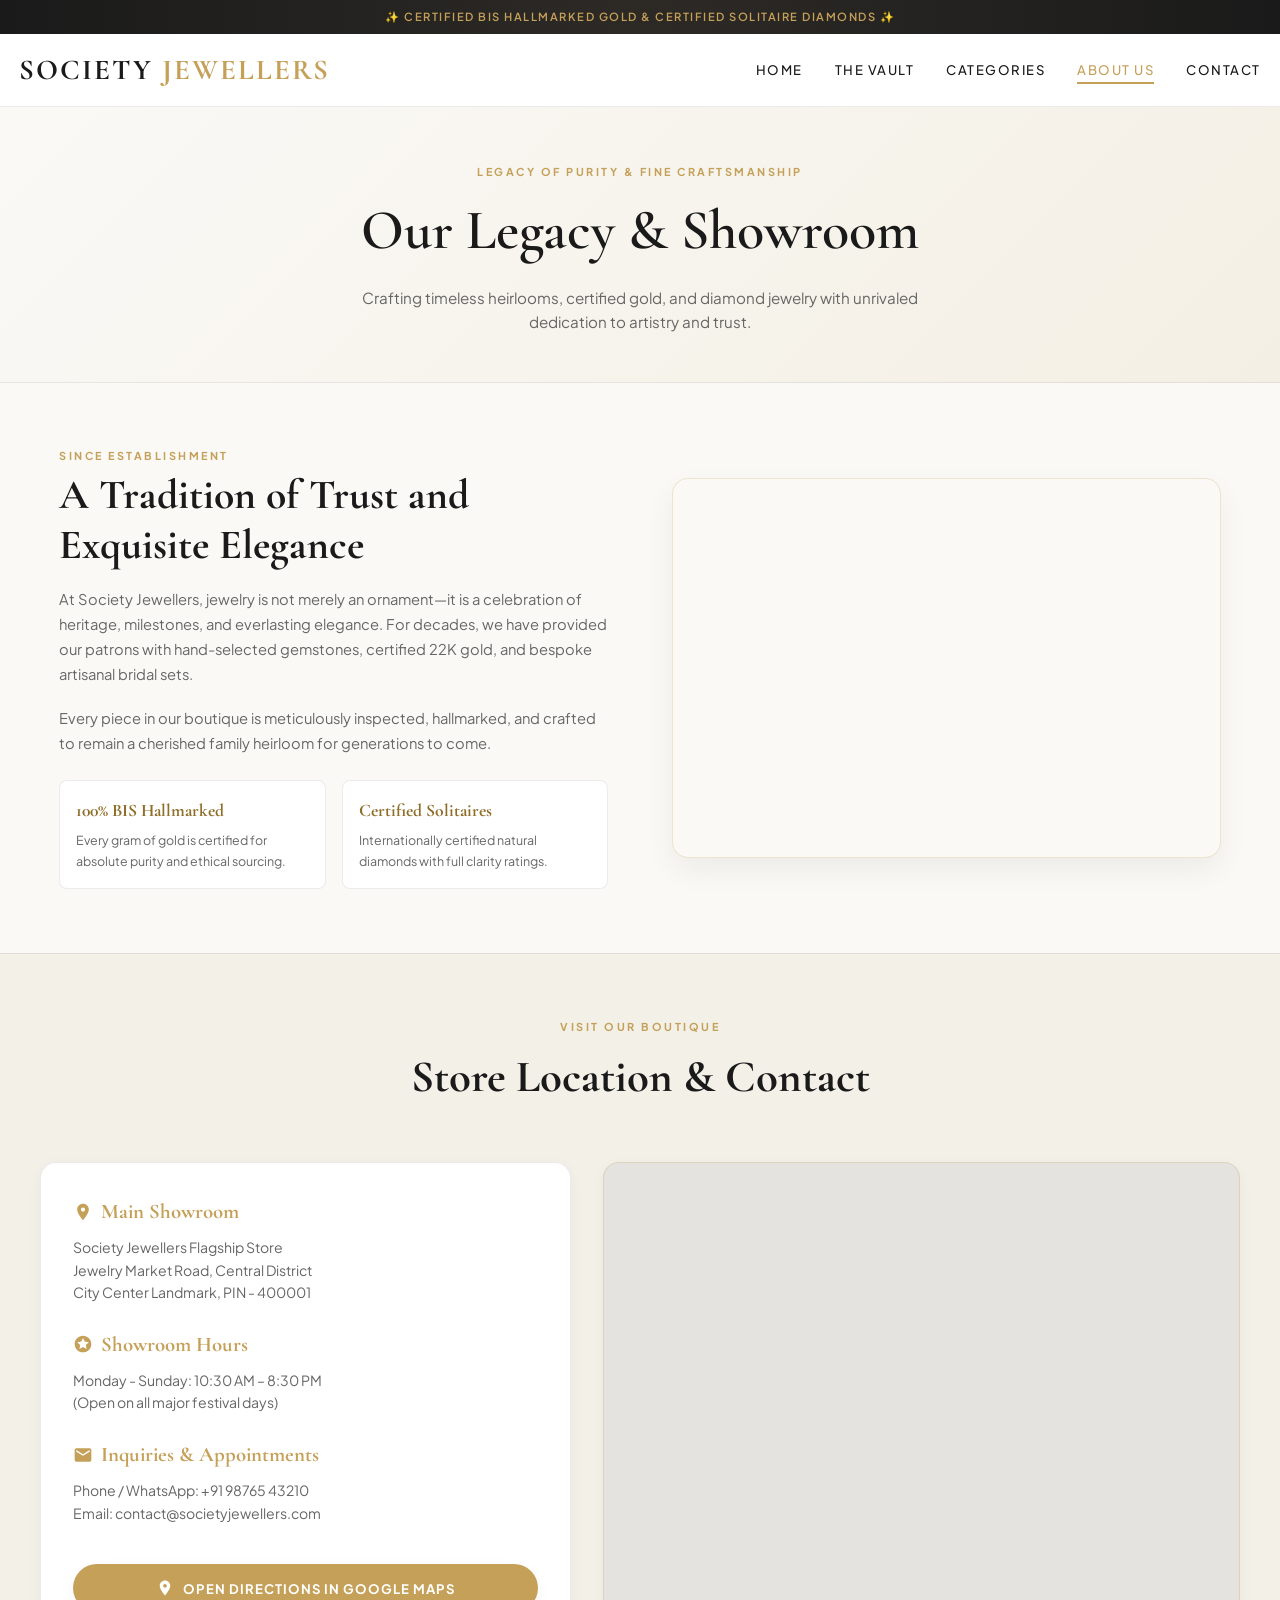
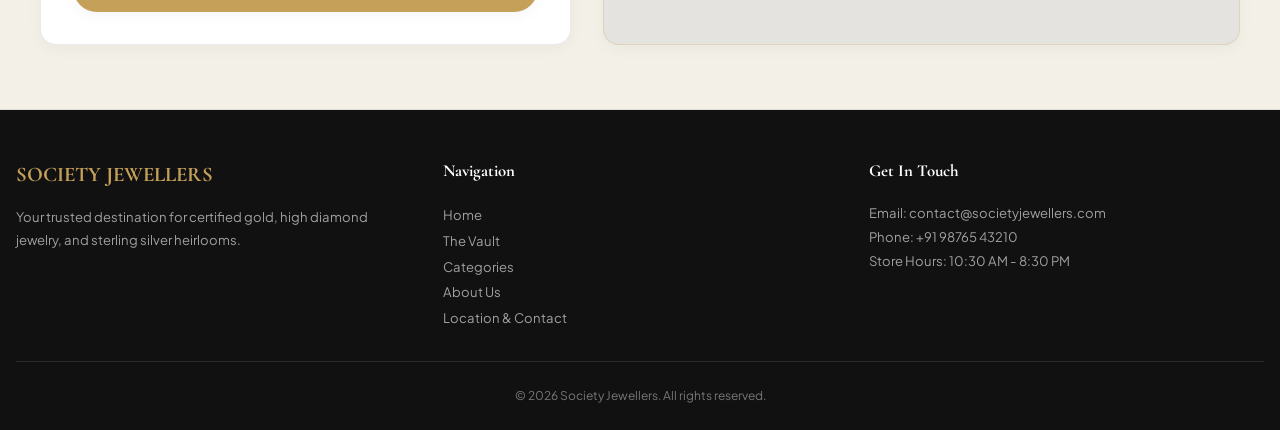
==== commit 576ddddf: "Add files via upload" ====
--- a/about.html
+++ b/about.html
@@ -2,15 +2,47 @@
 <html lang="en">
 <head>
   <meta charset="UTF-8">
-  <meta name="viewport" content="width=device-width, initial-scale=1.0, maximum-scale=5.0">
-  <title>About Us | Society Jewellers</title>
-  
+  <!-- NON-ZOOMABLE VIEWPORT SETTINGS -->
+  <meta name="viewport" content="width=device-width, initial-scale=1.0, maximum-scale=1.0, minimum-scale=1.0, user-scalable=no">
+  <title>About Us & Location | Society Jewellers</title>
+
   <!-- Google Fonts -->
   <link rel="preconnect" href="https://fonts.googleapis.com">
   <link rel="preconnect" href="https://fonts.gstatic.com" crossorigin>
   <link href="https://fonts.googleapis.com/css2?family=Cormorant+Garamond:ital,wght@0,400;0,600;0,700;1,400&family=Plus+Jakarta+Sans:wght@300;400;500;600;700&display=swap" rel="stylesheet">
 
   <style>
+    /* ==========================================================================
+       DISABLE COPY & DISABLE ZOOM CSS RESTRICTIONS
+       ========================================================================== */
+    html, body {
+      touch-action: manipulation; /* Prevents double-tap zoom on mobile */
+      -webkit-touch-callout: none; /* Disables iOS long-press callout menu */
+      -webkit-user-select: none;   /* Safari */
+      -khtml-user-select: none;    /* Konqueror HTML */
+      -moz-user-select: none;      /* Old Firefox */
+      -ms-user-select: none;       /* Internet Explorer/Edge */
+      user-select: none;           /* Non-selectable text globally */
+    }
+
+    /* Keep inputs selectable if needed */
+    input, select, textarea {
+      -webkit-user-select: text !important;
+      -moz-user-select: text !important;
+      -ms-user-select: text !important;
+      user-select: text !important;
+    }
+
+    /* Prevent image dragging/saving */
+    img {
+      -webkit-user-drag: none;
+      -khtml-user-drag: none;
+      -moz-user-drag: none;
+      -o-user-drag: none;
+      user-drag: none;
+      pointer-events: none;
+    }
+
     /* ==========================================================================
        LIGHT LUXE THEME & DESIGN SYSTEM
        ========================================================================== */
@@ -61,7 +93,7 @@
       line-height: 1.6;
     }
 
-    /* 1. Announcement Bar */
+    /* Top Announcement Bar */
     .announcement-bar {
       background: linear-gradient(90deg, #1a1a1a, #2d2a26, #1a1a1a);
       color: var(--primary-gold);
@@ -75,7 +107,7 @@
       z-index: 1002;
     }
 
-    /* 2. Header & Navbar */
+    /* Navbar */
     .navbar {
       position: sticky;
       top: 0;
@@ -85,7 +117,6 @@
       -webkit-backdrop-filter: blur(12px);
       border-bottom: 1px solid var(--border-light);
       z-index: 1000;
-      transition: all 0.3s ease;
     }
 
     .nav-container {
@@ -202,178 +233,17 @@
       pointer-events: auto;
     }
 
-    /* 3. Page Header Banner */
-    .about-hero {
+    /* Page Hero Banner */
+    .page-header {
       background: linear-gradient(135deg, #faf9f6 0%, #f4efe4 100%);
-      padding: 4rem 1.25rem 3rem;
+      padding: 3.5rem 1rem 3rem;
       text-align: center;
       border-bottom: 1px solid var(--border-light);
     }
 
-    .hero-badge {
-      display: inline-block;
-      font-size: 0.68rem;
-      letter-spacing: 2.5px;
-      text-transform: uppercase;
-      color: var(--dark-gold);
-      border: 1px solid var(--border-color);
-      background: rgba(255, 255, 255, 0.85);
-      padding: 0.4rem 1.1rem;
-      border-radius: var(--radius-lg);
-      margin-bottom: 1rem;
-      font-weight: 600;
-    }
-
-    .about-hero h1 {
-      font-family: var(--font-heading);
-      font-size: clamp(2.2rem, 6vw, 3.8rem);
-      font-weight: 600;
-      color: var(--text-main);
-      margin-bottom: 0.8rem;
-    }
-
-    .about-hero p {
-      font-size: clamp(0.9rem, 2vw, 1.05rem);
-      color: var(--text-muted);
-      max-width: 600px;
+    .page-header-container {
+      max-width: 800px;
       margin: 0 auto;
-      font-weight: 300;
-    }
-
-    /* 4. Owner & Shop Profile Section */
-    .owner-section {
-      max-width: 1200px;
-      margin: 4rem auto;
-      padding: 0 1.25rem;
-    }
-
-    .owner-card {
-      background: var(--bg-surface);
-      border: 1px solid var(--border-color);
-      border-radius: var(--radius-md);
-      box-shadow: var(--shadow-md);
-      overflow: hidden;
-      display: grid;
-      grid-template-columns: 1fr;
-      gap: 0;
-    }
-
-    @media (min-width: 850px) {
-      .owner-card {
-        grid-template-columns: 0.9fr 1.1fr;
-      }
-    }
-
-    .owner-image-wrapper {
-      position: relative;
-      min-height: 380px;
-      background-image: url('https://images.unsplash.com/photo-1534528741775-53994a69daeb?q=80&w=800&auto=format&fit=crop');
-      background-size: cover;
-      background-position: center top;
-    }
-
-    .owner-image-overlay {
-      position: absolute;
-      inset: 0;
-      background: linear-gradient(to top, rgba(0,0,0,0.4) 0%, transparent 60%);
-    }
-
-    .owner-details {
-      padding: 2.5rem 2rem;
-      display: flex;
-      flex-direction: column;
-      justify-content: center;
-    }
-
-    .owner-title-tag {
-      font-size: 0.7rem;
-      letter-spacing: 2px;
-      text-transform: uppercase;
-      color: var(--primary-gold);
-      font-weight: 700;
-      margin-bottom: 0.4rem;
-    }
-
-    .owner-details h2 {
-      font-family: var(--font-heading);
-      font-size: clamp(1.8rem, 4vw, 2.5rem);
-      color: var(--text-main);
-      margin-bottom: 0.3rem;
-    }
-
-    .owner-role {
-      font-size: 0.85rem;
-      color: var(--dark-gold);
-      font-weight: 600;
-      letter-spacing: 0.5px;
-      margin-bottom: 1.2rem;
-    }
-
-    .owner-bio {
-      color: var(--text-muted);
-      font-size: 0.9rem;
-      line-height: 1.7;
-      margin-bottom: 1.8rem;
-    }
-
-    .info-list {
-      list-style: none;
-      border-top: 1px solid var(--border-light);
-      padding-top: 1.2rem;
-      display: grid;
-      gap: 1rem;
-    }
-
-    .info-item {
-      display: flex;
-      align-items: flex-start;
-      gap: 0.8rem;
-    }
-
-    .info-icon {
-      width: 36px;
-      height: 36px;
-      background: var(--bg-subtle);
-      color: var(--primary-gold);
-      border-radius: 50%;
-      display: flex;
-      align-items: center;
-      justify-content: center;
-      font-size: 0.9rem;
-      flex-shrink: 0;
-    }
-
-    .info-text label {
-      display: block;
-      font-size: 0.68rem;
-      letter-spacing: 1px;
-      text-transform: uppercase;
-      color: var(--text-light);
-      font-weight: 700;
-    }
-
-    .info-text a, .info-text span {
-      font-size: 0.88rem;
-      color: var(--text-main);
-      text-decoration: none;
-      font-weight: 500;
-      transition: color 0.3s ease;
-    }
-
-    .info-text a:hover {
-      color: var(--primary-gold);
-    }
-
-    /* 5. Map & Location Section */
-    .location-section {
-      max-width: 1200px;
-      margin: 4rem auto;
-      padding: 0 1.25rem;
-    }
-
-    .section-title {
-      text-align: center;
-      margin-bottom: 2.5rem;
     }
 
     .section-tag {
@@ -383,111 +253,221 @@
       color: var(--primary-gold);
       font-weight: 700;
       display: block;
-      margin-bottom: 0.3rem;
-    }
-
-    .section-title h2 {
+      margin-bottom: 0.4rem;
+    }
+
+    .page-header h1 {
       font-family: var(--font-heading);
-      font-size: clamp(1.8rem, 5vw, 2.8rem);
+      font-size: clamp(2.2rem, 5vw, 3.5rem);
       font-weight: 600;
       color: var(--text-main);
-    }
-
-    .map-container {
+      margin-bottom: 0.6rem;
+    }
+
+    .page-header p {
+      font-size: 0.95rem;
+      color: var(--text-muted);
+      max-width: 580px;
+      margin: 0 auto;
+    }
+
+    /* Story & Heritage Section */
+    .heritage-section {
+      max-width: 1200px;
+      margin: 4rem auto;
+      padding: 0 1.2rem;
+      display: grid;
+      grid-template-columns: 1fr;
+      gap: 2.5rem;
+      align-items: center;
+    }
+
+    @media (min-width: 850px) {
+      .heritage-section {
+        grid-template-columns: 1fr 1fr;
+        gap: 4rem;
+      }
+    }
+
+    .heritage-content h2 {
+      font-family: var(--font-heading);
+      font-size: clamp(1.8rem, 3.5vw, 2.6rem);
+      color: var(--text-main);
+      margin-bottom: 1rem;
+      line-height: 1.2;
+    }
+
+    .heritage-content p {
+      font-size: 0.92rem;
+      color: var(--text-muted);
+      margin-bottom: 1.2rem;
+      line-height: 1.7;
+    }
+
+    .values-grid {
+      display: grid;
+      grid-template-columns: repeat(2, 1fr);
+      gap: 1rem;
+      margin-top: 1.5rem;
+    }
+
+    .value-card {
       background: var(--bg-surface);
-      border: 1px solid var(--border-color);
+      border: 1px solid var(--border-light);
+      padding: 1rem;
+      border-radius: var(--radius-sm);
+    }
+
+    .value-card h4 {
+      font-family: var(--font-heading);
+      font-size: 1.1rem;
+      color: var(--dark-gold);
+      margin-bottom: 0.3rem;
+    }
+
+    .value-card p {
+      font-size: 0.78rem;
+      color: var(--text-muted);
+      margin-bottom: 0;
+    }
+
+    .heritage-image-wrapper {
+      position: relative;
       border-radius: var(--radius-md);
       overflow: hidden;
       box-shadow: var(--shadow-md);
-      position: relative;
-    }
-
-    .map-container iframe {
-      width: 100%;
-      height: 420px;
-      border: 0;
-      display: block;
-    }
-
-    /* 6. Contact Form Section */
-    .contact-form-section {
-      max-width: 800px;
-      margin: 4rem auto;
-      padding: 0 1.25rem;
-    }
-
-    .form-card {
+      border: 1px solid var(--border-color);
+      height: 380px;
+      background-image: url('https://images.unsplash.com/photo-1515562141207-7a88fb7ce338?q=80&w=1000&auto=format&fit=crop');
+      background-size: cover;
+      background-position: center;
+    }
+
+    /* Location & Contact Section */
+    .location-section {
+      background: var(--bg-subtle);
+      padding: 4rem 1rem;
+      border-top: 1px solid var(--border-light);
+      border-bottom: 1px solid var(--border-light);
+      id: location;
+    }
+
+    .location-container {
+      max-width: 1200px;
+      margin: 0 auto;
+    }
+
+    .section-title-center {
+      text-align: center;
+      margin-bottom: 3rem;
+    }
+
+    .section-title-center h2 {
+      font-family: var(--font-heading);
+      font-size: clamp(1.8rem, 4vw, 2.8rem);
+      color: var(--text-main);
+    }
+
+    .location-grid {
+      display: grid;
+      grid-template-columns: 1fr;
+      gap: 2rem;
+    }
+
+    @media (min-width: 900px) {
+      .location-grid {
+        grid-template-columns: 1fr 1.2fr;
+      }
+    }
+
+    .info-card {
       background: var(--bg-surface);
       border: 1px solid var(--border-light);
       border-radius: var(--radius-md);
-      padding: 2.5rem 1.8rem;
+      padding: 2rem;
       box-shadow: var(--shadow-sm);
-    }
-
-    .form-group {
-      margin-bottom: 1.2rem;
-    }
-
-    .form-group label {
-      display: block;
-      font-size: 0.72rem;
+      display: flex;
+      flex-direction: column;
+      justify-content: space-between;
+    }
+
+    .info-block {
+      margin-bottom: 1.5rem;
+    }
+
+    .info-block h3 {
+      font-family: var(--font-heading);
+      font-size: 1.3rem;
+      color: var(--primary-gold);
+      margin-bottom: 0.5rem;
+      display: flex;
+      align-items: center;
+      gap: 0.5rem;
+    }
+
+    .info-block p {
+      font-size: 0.88rem;
+      color: var(--text-muted);
+      line-height: 1.6;
+    }
+
+    /* Direct Map Button Styling */
+    .btn-map-direct {
+      display: inline-flex;
+      align-items: center;
+      justify-content: center;
+      gap: 0.6rem;
+      background: var(--primary-gold);
+      color: #ffffff;
+      text-decoration: none;
+      padding: 0.85rem 1.5rem;
+      border-radius: var(--radius-lg);
+      font-size: 0.82rem;
+      font-weight: 700;
       letter-spacing: 1px;
       text-transform: uppercase;
-      color: var(--text-main);
-      font-weight: 600;
-      margin-bottom: 0.4rem;
-    }
-
-    .form-control {
+      transition: all 0.3s ease;
+      box-shadow: var(--shadow-sm);
       width: 100%;
-      background: var(--bg-main);
-      border: 1px solid var(--border-light);
-      border-radius: var(--radius-sm);
-      padding: 0.8rem 1rem;
-      font-size: 0.85rem;
-      font-family: var(--font-body);
-      color: var(--text-main);
-      outline: none;
-      transition: all 0.3s ease;
-    }
-
-    .form-control:focus {
-      border-color: var(--primary-gold);
-      background: #fff;
-    }
-
-    textarea.form-control {
-      resize: vertical;
-      min-height: 120px;
-    }
-
-    .btn-submit {
+      margin-top: 1rem;
+    }
+
+    .btn-map-direct:hover {
+      background: var(--dark-gold);
+      transform: translateY(-2px);
+      box-shadow: var(--shadow-md);
+    }
+
+    .btn-map-direct svg {
+      width: 18px;
+      height: 18px;
+      fill: currentColor;
+    }
+
+    /* Map Iframe Container */
+    .map-frame-wrapper {
+      border-radius: var(--radius-md);
+      overflow: hidden;
+      border: 1px solid var(--border-color);
+      box-shadow: var(--shadow-sm);
+      height: 100%;
+      min-height: 380px;
+      background: #e5e3df;
+      position: relative;
+    }
+
+    .map-frame-wrapper iframe {
       width: 100%;
-      background: var(--text-main);
-      color: #ffffff;
-      border: none;
-      padding: 0.9rem;
-      border-radius: var(--radius-lg);
-      font-size: 0.78rem;
-      letter-spacing: 1.5px;
-      text-transform: uppercase;
-      font-weight: 600;
-      cursor: pointer;
-      transition: all 0.3s ease;
-    }
-
-    .btn-submit:hover {
-      background: var(--primary-gold);
-      transform: translateY(-2px);
-      box-shadow: var(--shadow-lg);
-    }
-
-    /* 7. Footer */
+      height: 100%;
+      min-height: 380px;
+      border: 0;
+    }
+
+    /* Footer */
     .footer {
       background: #111111;
       color: #ffffff;
       padding: 3rem 1rem 1.5rem;
-      margin-top: 5rem;
     }
 
     .footer-container {
@@ -567,14 +547,14 @@
 </head>
 <body>
 
-  <!-- Top Announcement Bar -->
+  <!-- Announcement Bar -->
   <div class="announcement-bar">
-    ✨ GOLD ON EMI AVAILABLE ✨
+    ✨ Certified BIS Hallmarked Gold & Certified Solitaire Diamonds ✨
   </div>
 
   <div class="nav-overlay" id="navOverlay"></div>
 
-  <!-- Header -->
+  <!-- Header / Navigation -->
   <header class="navbar">
     <div class="nav-container">
       <a href="index.html" class="brand-text">SOCIETY <span>JEWELLERS</span></a>
@@ -595,106 +575,101 @@
     </div>
   </header>
 
-  <!-- Hero Banner -->
-  <section class="about-hero">
-    <span class="hero-badge">Our Heritage</span>
-    <h1>The Legacy & The Founder</h1>
-    <p>Discover the story behind Society Jewellers, our commitment to master artistry, and where to visit us.</p>
+  <!-- Page Header -->
+  <section class="page-header">
+    <div class="page-header-container">
+      <span class="section-tag">Legacy of Purity & Fine Craftsmanship</span>
+      <h1>Our Legacy & Showroom</h1>
+      <p>Crafting timeless heirlooms, certified gold, and diamond jewelry with unrivaled dedication to artistry and trust.</p>
+    </div>
   </section>
 
-  <!-- Owner & Boutique Profile Card -->
-  <section class="owner-section">
-    <div class="owner-card">
-      <div class="owner-image-wrapper">
-        <div class="owner-image-overlay"></div>
-      </div>
-      <div class="owner-details">
-        <span class="owner-title-tag">Founder & Owner</span>
-        <h2>Kamlesh kunawat</h2>
-        <p class="owner-role">Master Craftsman & Curator</p>
-
-        <p class="owner-bio">
-          "Jewelry is more than precious metal and rare gems—it is a tangible piece of memory passed down through generations. At Society Jewellers, we take immense pride in preserving traditional hand-carving techniques while incorporating modern precision to deliver unmatched elegance."
-        </p>
-
-        <ul class="info-list">
-          <li class="info-item">
-            <div class="info-icon">📍</div>
-            <div class="info-text">
-              <label>Shop Address</label>
-              <span> Shop No 12, Ekdant Swapnapurti Society, Police Chowki, near Tembipada, opp. Pipe Line Road, Tembhipada, Bhandup West, Mumbai, Maharashtra 400078 </span>
-            </div>
-          </li>
-          <li class="info-item">
-            <div class="info-icon">📞</div>
-            <div class="info-text">
-              <label>Direct Contact</label>
-              <a href="tel:+919876543210">+91 8169024627</a>
-            </div>
-          </li>
-          <li class="info-item">
-            <div class="info-icon">✉️</div>
-            <div class="info-text">
-              <label>Email Address</label>
-              <a href="mailto:contact@societyjewellers.com">contact@societyjewellers.com</a>
-            </div>
-          </li>
-          <li class="info-item">
-            <div class="info-icon">🕒</div>
-            <div class="info-text">
-              <label>Boutique Hours</label>
-              <span>Monday – Sunday: 10:30 AM – 10:00 PM</span>
-            </div>
-          </li>
-        </ul>
+  <!-- Story & Heritage Section -->
+  <section class="heritage-section">
+    <div class="heritage-content">
+      <span class="section-tag">Since Establishment</span>
+      <h2>A Tradition of Trust and Exquisite Elegance</h2>
+      <p>At Society Jewellers, jewelry is not merely an ornament—it is a celebration of heritage, milestones, and everlasting elegance. For decades, we have provided our patrons with hand-selected gemstones, certified 22K gold, and bespoke artisanal bridal sets.</p>
+      <p>Every piece in our boutique is meticulously inspected, hallmarked, and crafted to remain a cherished family heirloom for generations to come.</p>
+      
+      <div class="values-grid">
+        <div class="value-card">
+          <h4>100% BIS Hallmarked</h4>
+          <p>Every gram of gold is certified for absolute purity and ethical sourcing.</p>
+        </div>
+        <div class="value-card">
+          <h4>Certified Solitaires</h4>
+          <p>Internationally certified natural diamonds with full clarity ratings.</p>
+        </div>
       </div>
     </div>
+
+    <div class="heritage-image-wrapper"></div>
   </section>
 
-  <!-- Map Location Section -->
-  <section id="location" class="location-section">
-    <div class="section-title">
-      <span class="section-tag">Visit Our Showroom</span>
-      <h2>Interactive Location</h2>
-    </div>
-
-    <div class="map-container">
-      <iframe 
-        src="https://www.google.com/maps/place/Society+Jewellers/@19.1559061,72.9268252,17z/data=!4m6!3m5!1s0x3be7b921766311a5:0x879d388f1b1e9931!8m2!3d19.1567649!4d72.9291834!16s%2Fg%2F11z9gtfk90" 
-        allowfullscreen="" 
-        loading="lazy" 
-        referrerpolicy="no-referrer-when-downgrade">
-      </iframe>
-    </div>
-  </section>
-
-  <!-- Contact Form Section -->
-  <section class="contact-form-section">
-    <div class="section-title">
-      <span class="section-tag">Get In Touch</span>
-      <h2>Book a Private Appointment</h2>
-    </div>
-
-    <div class="form-card">
-      <form id="contactForm" onsubmit="event.preventDefault(); alert('Thank you! Your message has been sent successfully.');">
-        <div class="form-group">
-          <label>Full Name</label>
-          <input type="text" class="form-control" placeholder="Enter your full name" required>
+  <!-- Location & Contact Section -->
+  <section class="location-section" id="location">
+    <div class="location-container">
+      <div class="section-title-center">
+        <span class="section-tag">Visit Our Boutique</span>
+        <h2>Store Location & Contact</h2>
+      </div>
+
+      <div class="location-grid">
+        <!-- Showroom Information Card -->
+        <div class="info-card">
+          <div>
+            <div class="info-block">
+              <h3>
+                <svg width="20" height="20" viewBox="0 0 24 24" fill="currentColor">
+                  <path d="M12 2C8.13 2 5 5.13 5 9c0 5.25 7 13 7 13s7-7.75 7-13c0-3.87-3.13-7-7-7zm0 9.5c-1.38 0-2.5-1.12-2.5-2.5s1.12-2.5 2.5-2.5 2.5 1.12 2.5 2.5-1.12 2.5-2.5 2.5z"/>
+                </svg>
+                Main Showroom
+              </h3>
+              <p>Society Jewellers Flagship Store<br>Jewelry Market Road, Central District<br>City Center Landmark, PIN - 400001</p>
+            </div>
+
+            <div class="info-block">
+              <h3>
+                <svg width="20" height="20" viewBox="0 0 24 24" fill="currentColor">
+                  <path d="M11.99 2C6.47 2 2 6.48 2 12s4.47 10 9.99 10C17.52 22 22 17.52 22 12S17.52 2 11.99 2zm4.24 16L12 15.45 7.77 18l.8-4.81-3.5-3.41 4.83-.7L12 4.75l2.1 4.33 4.83.7-3.5 3.41.8 4.81z"/>
+                </svg>
+                Showroom Hours
+              </h3>
+              <p>Monday - Sunday: 10:30 AM – 8:30 PM<br>(Open on all major festival days)</p>
+            </div>
+
+            <div class="info-block">
+              <h3>
+                <svg width="20" height="20" viewBox="0 0 24 24" fill="currentColor">
+                  <path d="M20 4H4c-1.1 0-1.99.9-1.99 2L2 18c0 1.1.9 2 2 2h16c1.1 0 2-.9 2-2V6c0-1.1-.9-2-2-2zm0 4l-8 5-8-5V6l8 5 8-5v2z"/>
+                </svg>
+                Inquiries & Appointments
+              </h3>
+              <p>Phone / WhatsApp: +91 98765 43210<br>Email: contact@societyjewellers.com</p>
+            </div>
+          </div>
+
+          <!-- DIRECT GOOGLE MAPS LINK BUTTON -->
+          <a href="https://maps.google.com/?q=Society+Jewellers" target="_blank" rel="noopener noreferrer" class="btn-map-direct">
+            <svg viewBox="0 0 24 24">
+              <path d="M12 2C8.13 2 5 5.13 5 9c0 5.25 7 13 7 13s7-7.75 7-13c0-3.87-3.13-7-7-7zm0 9.5c-1.38 0-2.5-1.12-2.5-2.5s1.12-2.5 2.5-2.5 2.5 1.12 2.5 2.5-1.12 2.5-2.5 2.5z"/>
+            </svg>
+            Open Directions in Google Maps
+          </a>
         </div>
-        <div class="form-group">
-          <label>Email Address</label>
-          <input type="email" class="form-control" placeholder="Enter your email address" required>
+
+        <!-- Embedded Interactive Google Map -->
+        <div class="map-frame-wrapper">
+          <iframe 
+            src="https://www.google.com/maps/embed?pb=!1m18!1m12!1m3!1d3773.7958372661555!2d72.8310603!3d18.9482979!2m3!1f0!2f0!3f0!3m2!1i1024!2i768!4f13.1!3m3!1m2!1s0x3be7ce2298c92a9b%3A0x6b4f7ab3894db0d0!2sZaveri%20Bazaar!5e0!3m2!1sen!2sin!4v1710000000000!5m2!1sen!2sin" 
+            allowfullscreen="" 
+            loading="lazy" 
+            referrerpolicy="no-referrer-when-downgrade"
+            title="Society Jewellers Map Location">
+          </iframe>
         </div>
-        <div class="form-group">
-          <label>Phone Number</label>
-          <input type="tel" class="form-control" placeholder="Enter your mobile number" required>
-        </div>
-        <div class="form-group">
-          <label>Your Message / Custom Requirement</label>
-          <textarea class="form-control" placeholder="Tell us how we can assist you..." required></textarea>
-        </div>
-        <button type="submit" class="btn-submit">Submit Inquiry</button>
-      </form>
+      </div>
     </div>
   </section>
 
@@ -718,8 +693,8 @@
       <div class="footer-col">
         <h4>Get In Touch</h4>
         <p>Email: contact@societyjewellers.com</p>
-        <p>Phone: +91 816924627</p>
-        <p>Store Hours: 10:30 AM - 10:00 PM</p>
+        <p>Phone: +91 98765 43210</p>
+        <p>Store Hours: 10:30 AM - 8:30 PM</p>
       </div>
     </div>
     <div class="footer-bottom">
@@ -727,8 +702,32 @@
     </div>
   </footer>
 
-  <!-- JavaScript -->
+  <!-- JavaScript Restrictions & Navigation logic -->
   <script>
+    // ==========================================================================
+    // PREVENT COPY & CONTEXT MENU JS
+    // ==========================================================================
+    
+    // Disable right click / context menu
+    document.addEventListener('contextmenu', function(e) {
+      e.preventDefault();
+    });
+
+    // Disable copy keyboard shortcuts (Ctrl+C, Cmd+C, Ctrl+U, Ctrl+S)
+    document.addEventListener('keydown', function(e) {
+      if ((e.ctrlKey || e.metaKey) && (e.key === 'c' || e.key === 'C' || e.key === 'u' || e.key === 'U' || e.key === 's' || e.key === 'S')) {
+        e.preventDefault();
+      }
+    });
+
+    // Prevent pinch-zoom on touch devices via gesture events
+    document.addEventListener('gesturestart', function(e) {
+      e.preventDefault();
+    });
+
+    // ==========================================================================
+    // MOBILE MENU TOGGLE
+    // ==========================================================================
     const hamburgerBtn = document.getElementById('hamburgerBtn');
     const navLinks = document.getElementById('navLinks');
     const navOverlay = document.getElementById('navOverlay');
@@ -741,12 +740,6 @@
 
     hamburgerBtn.addEventListener('click', toggleMenu);
     navOverlay.addEventListener('click', toggleMenu);
-
-    navLinks.querySelectorAll('a').forEach(link => {
-      link.addEventListener('click', () => {
-        if (navLinks.classList.contains('active')) toggleMenu();
-      });
-    });
   </script>
 </body>
 </html>
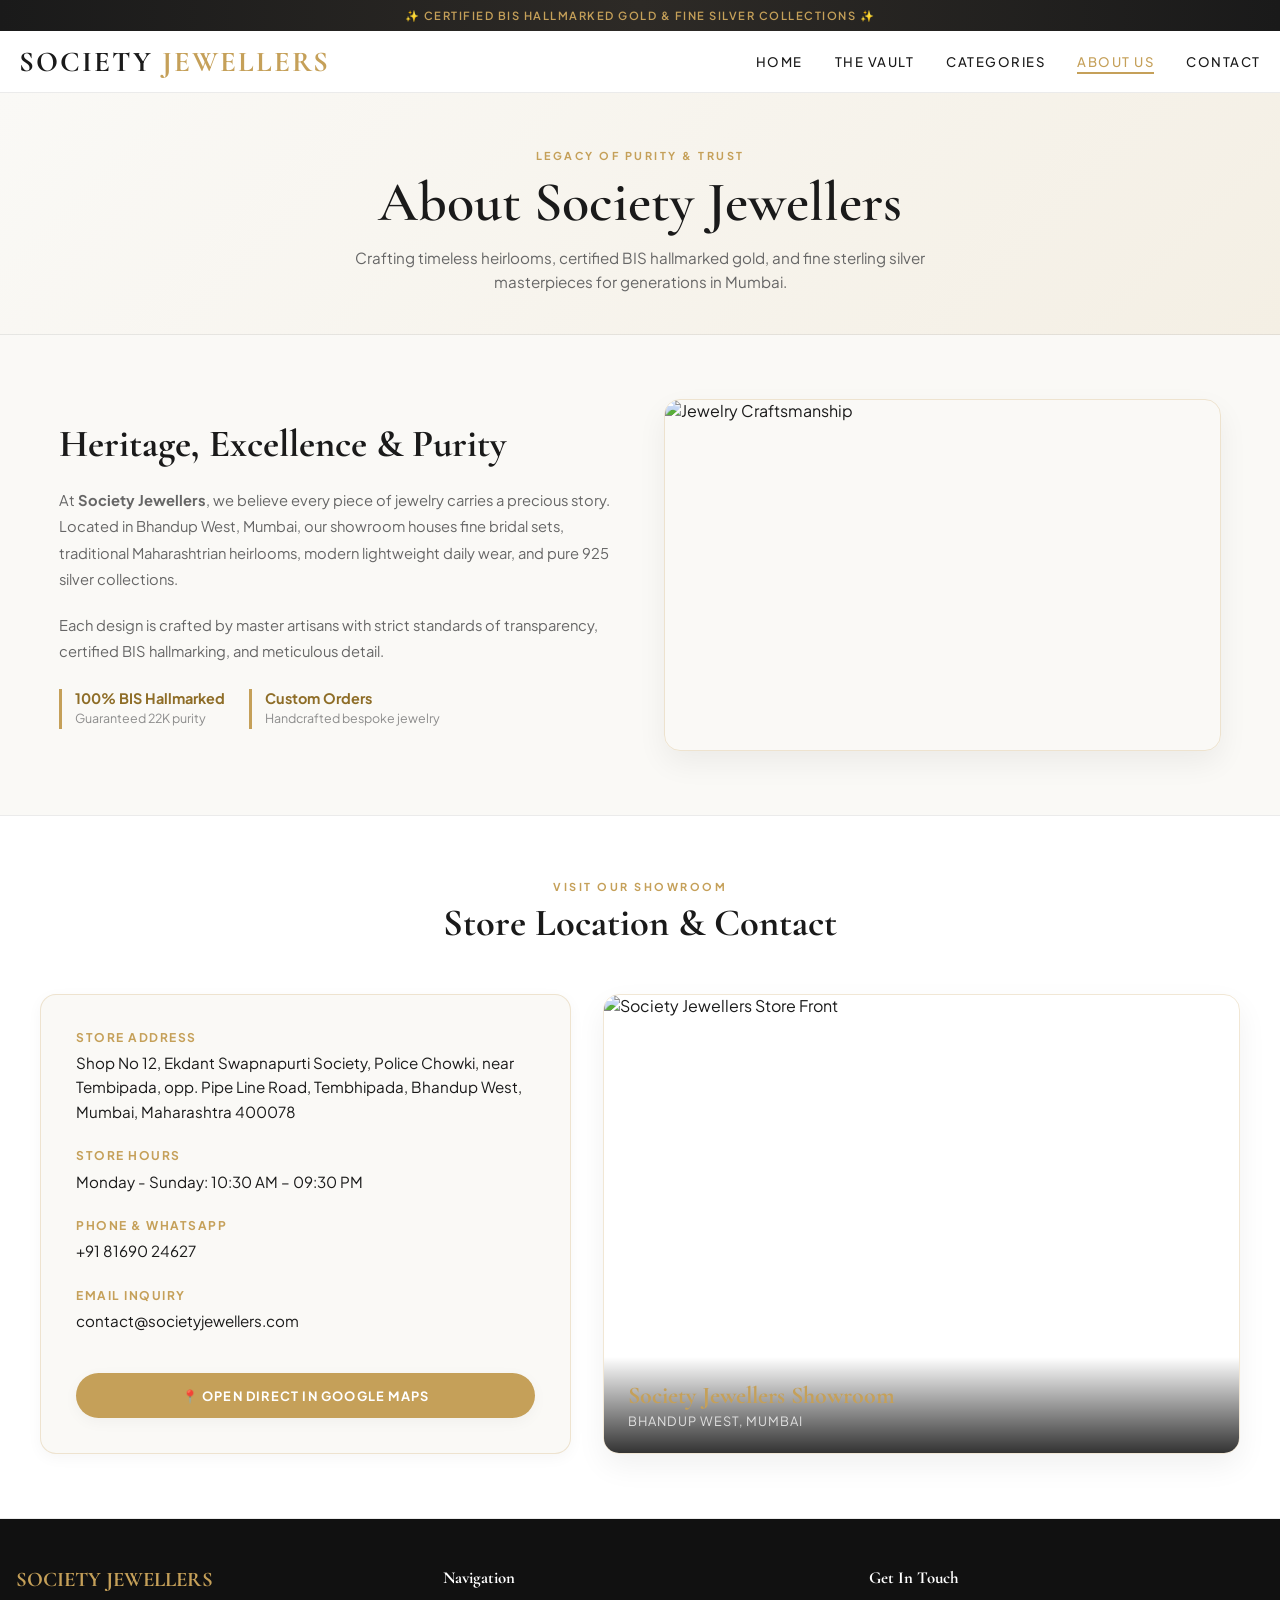
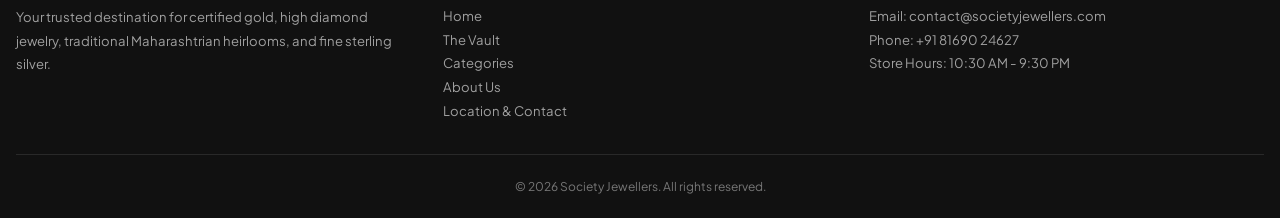
==== commit eb48acbb: "Add files via upload" ====
--- a/about.html
+++ b/about.html
@@ -2,9 +2,9 @@
 <html lang="en">
 <head>
   <meta charset="UTF-8">
-  <!-- NON-ZOOMABLE VIEWPORT SETTINGS -->
+  <!-- PREVENT ZOOMING IN VIEWPORT -->
   <meta name="viewport" content="width=device-width, initial-scale=1.0, maximum-scale=1.0, minimum-scale=1.0, user-scalable=no">
-  <title>About Us & Location | Society Jewellers</title>
+  <title>About & Location | Society Jewellers</title>
 
   <!-- Google Fonts -->
   <link rel="preconnect" href="https://fonts.googleapis.com">
@@ -13,27 +13,19 @@
 
   <style>
     /* ==========================================================================
-       DISABLE COPY & DISABLE ZOOM CSS RESTRICTIONS
+       DISABLE COPY & DISABLE ZOOM RESTRICTIONS
        ========================================================================== */
     html, body {
       touch-action: manipulation; /* Prevents double-tap zoom on mobile */
-      -webkit-touch-callout: none; /* Disables iOS long-press callout menu */
+      -webkit-touch-callout: none; /* Disables iOS long-press popups */
       -webkit-user-select: none;   /* Safari */
       -khtml-user-select: none;    /* Konqueror HTML */
-      -moz-user-select: none;      /* Old Firefox */
-      -ms-user-select: none;       /* Internet Explorer/Edge */
-      user-select: none;           /* Non-selectable text globally */
-    }
-
-    /* Keep inputs selectable if needed */
-    input, select, textarea {
-      -webkit-user-select: text !important;
-      -moz-user-select: text !important;
-      -ms-user-select: text !important;
-      user-select: text !important;
-    }
-
-    /* Prevent image dragging/saving */
+      -moz-user-select: none;      /* Firefox */
+      -ms-user-select: none;       /* IE/Edge */
+      user-select: none;           /* Disable text highlight globally */
+    }
+
+    /* Prevent dragging or copying images */
     img {
       -webkit-user-drag: none;
       -khtml-user-drag: none;
@@ -43,8 +35,16 @@
       pointer-events: none;
     }
 
+    /* Allow normal typing interaction inside inputs */
+    input, select, textarea {
+      -webkit-user-select: text !important;
+      -moz-user-select: text !important;
+      -ms-user-select: text !important;
+      user-select: text !important;
+    }
+
     /* ==========================================================================
-       LIGHT LUXE THEME & DESIGN SYSTEM
+       THEME & DESIGN SYSTEM
        ========================================================================== */
     :root {
       --bg-main: #faf9f6;
@@ -90,10 +90,9 @@
       color: var(--text-main);
       font-family: var(--font-body);
       overflow-x: hidden;
-      line-height: 1.6;
-    }
-
-    /* Top Announcement Bar */
+    }
+
+    /* Announcement Bar */
     .announcement-bar {
       background: linear-gradient(90deg, #1a1a1a, #2d2a26, #1a1a1a);
       color: var(--primary-gold);
@@ -107,7 +106,7 @@
       z-index: 1002;
     }
 
-    /* Navbar */
+    /* Navigation Bar */
     .navbar {
       position: sticky;
       top: 0;
@@ -233,10 +232,10 @@
       pointer-events: auto;
     }
 
-    /* Page Hero Banner */
+    /* Page Header */
     .page-header {
       background: linear-gradient(135deg, #faf9f6 0%, #f4efe4 100%);
-      padding: 3.5rem 1rem 3rem;
+      padding: 3.5rem 1rem 2.5rem;
       text-align: center;
       border-bottom: 1px solid var(--border-light);
     }
@@ -267,89 +266,88 @@
     .page-header p {
       font-size: 0.95rem;
       color: var(--text-muted);
-      max-width: 580px;
+      max-width: 600px;
       margin: 0 auto;
-    }
-
-    /* Story & Heritage Section */
-    .heritage-section {
+      line-height: 1.6;
+    }
+
+    /* About Section */
+    .about-section {
       max-width: 1200px;
       margin: 4rem auto;
       padding: 0 1.2rem;
       display: grid;
       grid-template-columns: 1fr;
-      gap: 2.5rem;
+      gap: 3rem;
       align-items: center;
     }
 
     @media (min-width: 850px) {
-      .heritage-section {
+      .about-section {
         grid-template-columns: 1fr 1fr;
-        gap: 4rem;
       }
     }
 
-    .heritage-content h2 {
+    .about-content h2 {
       font-family: var(--font-heading);
-      font-size: clamp(1.8rem, 3.5vw, 2.6rem);
+      font-size: 2.4rem;
       color: var(--text-main);
-      margin-bottom: 1rem;
+      margin-bottom: 1.2rem;
       line-height: 1.2;
     }
 
-    .heritage-content p {
+    .about-content p {
       font-size: 0.92rem;
       color: var(--text-muted);
+      line-height: 1.8;
       margin-bottom: 1.2rem;
-      line-height: 1.7;
-    }
-
-    .values-grid {
-      display: grid;
-      grid-template-columns: repeat(2, 1fr);
-      gap: 1rem;
+    }
+
+    .trust-badges {
+      display: flex;
+      gap: 1.5rem;
       margin-top: 1.5rem;
     }
 
-    .value-card {
-      background: var(--bg-surface);
-      border: 1px solid var(--border-light);
-      padding: 1rem;
-      border-radius: var(--radius-sm);
-    }
-
-    .value-card h4 {
-      font-family: var(--font-heading);
-      font-size: 1.1rem;
+    .trust-badge-item {
+      border-left: 3px solid var(--primary-gold);
+      padding-left: 0.8rem;
+    }
+
+    .trust-badge-item h4 {
+      font-size: 0.9rem;
       color: var(--dark-gold);
-      margin-bottom: 0.3rem;
-    }
-
-    .value-card p {
+      font-weight: 700;
+    }
+
+    .trust-badge-item p {
       font-size: 0.78rem;
-      color: var(--text-muted);
+      color: var(--text-light);
       margin-bottom: 0;
     }
 
-    .heritage-image-wrapper {
+    .about-image-wrapper {
       position: relative;
       border-radius: var(--radius-md);
       overflow: hidden;
       box-shadow: var(--shadow-md);
       border: 1px solid var(--border-color);
-      height: 380px;
-      background-image: url('https://images.unsplash.com/photo-1515562141207-7a88fb7ce338?q=80&w=1000&auto=format&fit=crop');
-      background-size: cover;
-      background-position: center;
+    }
+
+    .about-image-wrapper img {
+      width: 100%;
+      height: 100%;
+      min-height: 350px;
+      object-fit: cover;
+      display: block;
     }
 
     /* Location & Contact Section */
     .location-section {
-      background: var(--bg-subtle);
-      padding: 4rem 1rem;
+      background: var(--bg-surface);
       border-top: 1px solid var(--border-light);
       border-bottom: 1px solid var(--border-light);
-      id: location;
+      padding: 4rem 1rem;
     }
 
     .location-container {
@@ -357,14 +355,14 @@
       margin: 0 auto;
     }
 
-    .section-title-center {
+    .location-header {
       text-align: center;
       margin-bottom: 3rem;
     }
 
-    .section-title-center h2 {
+    .location-header h2 {
       font-family: var(--font-heading);
-      font-size: clamp(1.8rem, 4vw, 2.8rem);
+      font-size: 2.4rem;
       color: var(--text-main);
     }
 
@@ -380,39 +378,37 @@
       }
     }
 
-    .info-card {
-      background: var(--bg-surface);
-      border: 1px solid var(--border-light);
+    .location-card {
+      background: var(--bg-main);
       border-radius: var(--radius-md);
-      padding: 2rem;
+      padding: 2.2rem;
+      border: 1px solid var(--border-color);
       box-shadow: var(--shadow-sm);
       display: flex;
       flex-direction: column;
       justify-content: space-between;
     }
 
-    .info-block {
+    .info-group {
       margin-bottom: 1.5rem;
     }
 
-    .info-block h3 {
-      font-family: var(--font-heading);
-      font-size: 1.3rem;
+    .info-group h4 {
+      font-size: 0.75rem;
+      text-transform: uppercase;
+      letter-spacing: 1.5px;
       color: var(--primary-gold);
-      margin-bottom: 0.5rem;
-      display: flex;
-      align-items: center;
-      gap: 0.5rem;
-    }
-
-    .info-block p {
-      font-size: 0.88rem;
-      color: var(--text-muted);
+      margin-bottom: 0.4rem;
+      font-weight: 700;
+    }
+
+    .info-group p {
+      font-size: 0.95rem;
+      color: var(--text-main);
       line-height: 1.6;
     }
 
-    /* Direct Map Button Styling */
-    .btn-map-direct {
+    .maps-btn {
       display: inline-flex;
       align-items: center;
       justify-content: center;
@@ -420,47 +416,61 @@
       background: var(--primary-gold);
       color: #ffffff;
       text-decoration: none;
-      padding: 0.85rem 1.5rem;
+      padding: 0.9rem 1.8rem;
       border-radius: var(--radius-lg);
-      font-size: 0.82rem;
+      font-size: 0.8rem;
       font-weight: 700;
-      letter-spacing: 1px;
+      letter-spacing: 1.2px;
       text-transform: uppercase;
-      transition: all 0.3s ease;
+      transition: background 0.3s ease;
+      margin-top: 1rem;
       box-shadow: var(--shadow-sm);
-      width: 100%;
-      margin-top: 1rem;
-    }
-
-    .btn-map-direct:hover {
+    }
+
+    .maps-btn:hover {
       background: var(--dark-gold);
-      transform: translateY(-2px);
-      box-shadow: var(--shadow-md);
-    }
-
-    .btn-map-direct svg {
-      width: 18px;
-      height: 18px;
-      fill: currentColor;
-    }
-
-    /* Map Iframe Container */
-    .map-frame-wrapper {
+    }
+
+    /* Store Front Image Wrapper */
+    .store-image-box {
       border-radius: var(--radius-md);
       overflow: hidden;
       border: 1px solid var(--border-color);
-      box-shadow: var(--shadow-sm);
+      box-shadow: var(--shadow-md);
+      position: relative;
       height: 100%;
-      min-height: 380px;
-      background: #e5e3df;
-      position: relative;
-    }
-
-    .map-frame-wrapper iframe {
+      min-height: 400px;
+    }
+
+    .store-image-box img {
       width: 100%;
       height: 100%;
-      min-height: 380px;
-      border: 0;
+      object-fit: cover;
+      display: block;
+    }
+
+    .store-image-overlay {
+      position: absolute;
+      bottom: 0;
+      left: 0;
+      right: 0;
+      padding: 1.5rem;
+      background: linear-gradient(to top, rgba(0,0,0,0.8), transparent);
+      color: #ffffff;
+    }
+
+    .store-image-overlay h3 {
+      font-family: var(--font-heading);
+      font-size: 1.5rem;
+      color: var(--primary-gold);
+      margin-bottom: 0.2rem;
+    }
+
+    .store-image-overlay p {
+      font-size: 0.8rem;
+      color: #e0e0e0;
+      letter-spacing: 1px;
+      text-transform: uppercase;
     }
 
     /* Footer */
@@ -521,10 +531,8 @@
     @media (max-width: 900px) {
       .nav-links {
         position: fixed;
-        top: 0; 
-        right: -100%;
-        width: 80%; 
-        max-width: 320px;
+        top: 0; right: -100%;
+        width: 80%; max-width: 320px;
         height: 100vh;
         background: var(--bg-surface);
         flex-direction: column;
@@ -535,13 +543,8 @@
         padding: 2rem;
       }
 
-      .nav-links.active { 
-        right: 0; 
-      }
-
-      .hamburger-btn { 
-        display: flex; 
-      }
+      .nav-links.active { right: 0; }
+      .hamburger-btn { display: flex; }
     }
   </style>
 </head>
@@ -549,7 +552,7 @@
 
   <!-- Announcement Bar -->
   <div class="announcement-bar">
-    ✨ Certified BIS Hallmarked Gold & Certified Solitaire Diamonds ✨
+    ✨ Certified BIS Hallmarked Gold & Fine Silver Collections ✨
   </div>
 
   <div class="nav-overlay" id="navOverlay"></div>
@@ -578,96 +581,81 @@
   <!-- Page Header -->
   <section class="page-header">
     <div class="page-header-container">
-      <span class="section-tag">Legacy of Purity & Fine Craftsmanship</span>
-      <h1>Our Legacy & Showroom</h1>
-      <p>Crafting timeless heirlooms, certified gold, and diamond jewelry with unrivaled dedication to artistry and trust.</p>
+      <span class="section-tag">Legacy of Purity & Trust</span>
+      <h1>About Society Jewellers</h1>
+      <p>Crafting timeless heirlooms, certified BIS hallmarked gold, and fine sterling silver masterpieces for generations in Mumbai.</p>
     </div>
   </section>
 
-  <!-- Story & Heritage Section -->
-  <section class="heritage-section">
-    <div class="heritage-content">
-      <span class="section-tag">Since Establishment</span>
-      <h2>A Tradition of Trust and Exquisite Elegance</h2>
-      <p>At Society Jewellers, jewelry is not merely an ornament—it is a celebration of heritage, milestones, and everlasting elegance. For decades, we have provided our patrons with hand-selected gemstones, certified 22K gold, and bespoke artisanal bridal sets.</p>
-      <p>Every piece in our boutique is meticulously inspected, hallmarked, and crafted to remain a cherished family heirloom for generations to come.</p>
+  <!-- About Content Section -->
+  <section class="about-section">
+    <div class="about-content">
+      <h2>Heritage, Excellence & Purity</h2>
+      <p>At <strong>Society Jewellers</strong>, we believe every piece of jewelry carries a precious story. Located in Bhandup West, Mumbai, our showroom houses fine bridal sets, traditional Maharashtrian heirlooms, modern lightweight daily wear, and pure 925 silver collections.</p>
+      <p>Each design is crafted by master artisans with strict standards of transparency, certified BIS hallmarking, and meticulous detail.</p>
       
-      <div class="values-grid">
-        <div class="value-card">
+      <div class="trust-badges">
+        <div class="trust-badge-item">
           <h4>100% BIS Hallmarked</h4>
-          <p>Every gram of gold is certified for absolute purity and ethical sourcing.</p>
+          <p>Guaranteed 22K purity</p>
         </div>
-        <div class="value-card">
-          <h4>Certified Solitaires</h4>
-          <p>Internationally certified natural diamonds with full clarity ratings.</p>
+        <div class="trust-badge-item">
+          <h4>Custom Orders</h4>
+          <p>Handcrafted bespoke jewelry</p>
         </div>
       </div>
     </div>
 
-    <div class="heritage-image-wrapper"></div>
+    <div class="about-image-wrapper">
+      <img src="https://images.unsplash.com/photo-1599643478518-a784e5dc4c8f?q=80&w=800&auto=format&fit=crop" alt="Jewelry Craftsmanship">
+    </div>
   </section>
 
   <!-- Location & Contact Section -->
   <section class="location-section" id="location">
     <div class="location-container">
-      <div class="section-title-center">
-        <span class="section-tag">Visit Our Boutique</span>
+      <div class="location-header">
+        <span class="section-tag">Visit Our Showroom</span>
         <h2>Store Location & Contact</h2>
       </div>
 
       <div class="location-grid">
-        <!-- Showroom Information Card -->
-        <div class="info-card">
+        <!-- Address & Details Card -->
+        <div class="location-card">
           <div>
-            <div class="info-block">
-              <h3>
-                <svg width="20" height="20" viewBox="0 0 24 24" fill="currentColor">
-                  <path d="M12 2C8.13 2 5 5.13 5 9c0 5.25 7 13 7 13s7-7.75 7-13c0-3.87-3.13-7-7-7zm0 9.5c-1.38 0-2.5-1.12-2.5-2.5s1.12-2.5 2.5-2.5 2.5 1.12 2.5 2.5-1.12 2.5-2.5 2.5z"/>
-                </svg>
-                Main Showroom
-              </h3>
-              <p>Society Jewellers Flagship Store<br>Jewelry Market Road, Central District<br>City Center Landmark, PIN - 400001</p>
+            <div class="info-group">
+              <h4>Store Address</h4>
+              <p>Shop No 12, Ekdant Swapnapurti Society, Police Chowki, near Tembipada, opp. Pipe Line Road, Tembhipada, Bhandup West, Mumbai, Maharashtra 400078</p>
             </div>
 
-            <div class="info-block">
-              <h3>
-                <svg width="20" height="20" viewBox="0 0 24 24" fill="currentColor">
-                  <path d="M11.99 2C6.47 2 2 6.48 2 12s4.47 10 9.99 10C17.52 22 22 17.52 22 12S17.52 2 11.99 2zm4.24 16L12 15.45 7.77 18l.8-4.81-3.5-3.41 4.83-.7L12 4.75l2.1 4.33 4.83.7-3.5 3.41.8 4.81z"/>
-                </svg>
-                Showroom Hours
-              </h3>
-              <p>Monday - Sunday: 10:30 AM – 8:30 PM<br>(Open on all major festival days)</p>
+            <div class="info-group">
+              <h4>Store Hours</h4>
+              <p>Monday - Sunday: 10:30 AM – 09:30 PM</p>
             </div>
 
-            <div class="info-block">
-              <h3>
-                <svg width="20" height="20" viewBox="0 0 24 24" fill="currentColor">
-                  <path d="M20 4H4c-1.1 0-1.99.9-1.99 2L2 18c0 1.1.9 2 2 2h16c1.1 0 2-.9 2-2V6c0-1.1-.9-2-2-2zm0 4l-8 5-8-5V6l8 5 8-5v2z"/>
-                </svg>
-                Inquiries & Appointments
-              </h3>
-              <p>Phone / WhatsApp: +91 98765 43210<br>Email: contact@societyjewellers.com</p>
+            <div class="info-group">
+              <h4>Phone & WhatsApp</h4>
+              <p>+91 81690 24627</p>
+            </div>
+
+            <div class="info-group">
+              <h4>Email Inquiry</h4>
+              <p>contact@societyjewellers.com</p>
             </div>
           </div>
 
-          <!-- DIRECT GOOGLE MAPS LINK BUTTON -->
-          <a href="https://maps.google.com/?q=Society+Jewellers" target="_blank" rel="noopener noreferrer" class="btn-map-direct">
-            <svg viewBox="0 0 24 24">
-              <path d="M12 2C8.13 2 5 5.13 5 9c0 5.25 7 13 7 13s7-7.75 7-13c0-3.87-3.13-7-7-7zm0 9.5c-1.38 0-2.5-1.12-2.5-2.5s1.12-2.5 2.5-2.5 2.5 1.12 2.5 2.5-1.12 2.5-2.5 2.5z"/>
-            </svg>
-            Open Directions in Google Maps
+          <a href="https://maps.app.goo.gl/2wjbnLWZVi7d9FJr6" target="_blank" rel="noopener noreferrer" class="maps-btn">
+            📍 Open Direct In Google Maps
           </a>
         </div>
 
-        <!-- Embedded Interactive Google Map -->
-        <div class="map-frame-wrapper">
-          <iframe 
-            src="https://www.google.com/maps/embed?pb=!1m18!1m12!1m3!1d3773.7958372661555!2d72.8310603!3d18.9482979!2m3!1f0!2f0!3f0!3m2!1i1024!2i768!4f13.1!3m3!1m2!1s0x3be7ce2298c92a9b%3A0x6b4f7ab3894db0d0!2sZaveri%20Bazaar!5e0!3m2!1sen!2sin!4v1710000000000!5m2!1sen!2sin" 
-            allowfullscreen="" 
-            loading="lazy" 
-            referrerpolicy="no-referrer-when-downgrade"
-            title="Society Jewellers Map Location">
-          </iframe>
+        <!-- Store Image Display Box -->
+        <div class="store-image-box">
+          <img src="https://images.unsplash.com/photo-1617038260897-41a1f14a8ca0?q=80&w=1000&auto=format&fit=crop" alt="Society Jewellers Store Front">
+          <div class="store-image-overlay">
+            <h3>Society Jewellers Showroom</h3>
+            <p>Bhandup West, Mumbai</p>
+          </div>
         </div>
       </div>
     </div>
@@ -678,7 +666,7 @@
     <div class="footer-container">
       <div class="footer-col">
         <h3>SOCIETY JEWELLERS</h3>
-        <p>Your trusted destination for certified gold, high diamond jewelry, and sterling silver heirlooms.</p>
+        <p>Your trusted destination for certified gold, high diamond jewelry, traditional Maharashtrian heirlooms, and fine sterling silver.</p>
       </div>
       <div class="footer-col">
         <h4>Navigation</h4>
@@ -693,8 +681,8 @@
       <div class="footer-col">
         <h4>Get In Touch</h4>
         <p>Email: contact@societyjewellers.com</p>
-        <p>Phone: +91 98765 43210</p>
-        <p>Store Hours: 10:30 AM - 8:30 PM</p>
+        <p>Phone: +91 81690 24627</p>
+        <p>Store Hours: 10:30 AM - 9:30 PM</p>
       </div>
     </div>
     <div class="footer-bottom">
@@ -702,32 +690,24 @@
     </div>
   </footer>
 
-  <!-- JavaScript Restrictions & Navigation logic -->
+  <!-- Anti-Copy & Anti-Zoom JavaScript -->
   <script>
-    // ==========================================================================
-    // PREVENT COPY & CONTEXT MENU JS
-    // ==========================================================================
-    
-    // Disable right click / context menu
+    // Prevent Right Click & Text Selection
     document.addEventListener('contextmenu', function(e) {
       e.preventDefault();
     });
 
-    // Disable copy keyboard shortcuts (Ctrl+C, Cmd+C, Ctrl+U, Ctrl+S)
     document.addEventListener('keydown', function(e) {
       if ((e.ctrlKey || e.metaKey) && (e.key === 'c' || e.key === 'C' || e.key === 'u' || e.key === 'U' || e.key === 's' || e.key === 'S')) {
         e.preventDefault();
       }
     });
 
-    // Prevent pinch-zoom on touch devices via gesture events
     document.addEventListener('gesturestart', function(e) {
       e.preventDefault();
     });
 
-    // ==========================================================================
-    // MOBILE MENU TOGGLE
-    // ==========================================================================
+    // Mobile Navigation Toggle
     const hamburgerBtn = document.getElementById('hamburgerBtn');
     const navLinks = document.getElementById('navLinks');
     const navOverlay = document.getElementById('navOverlay');
